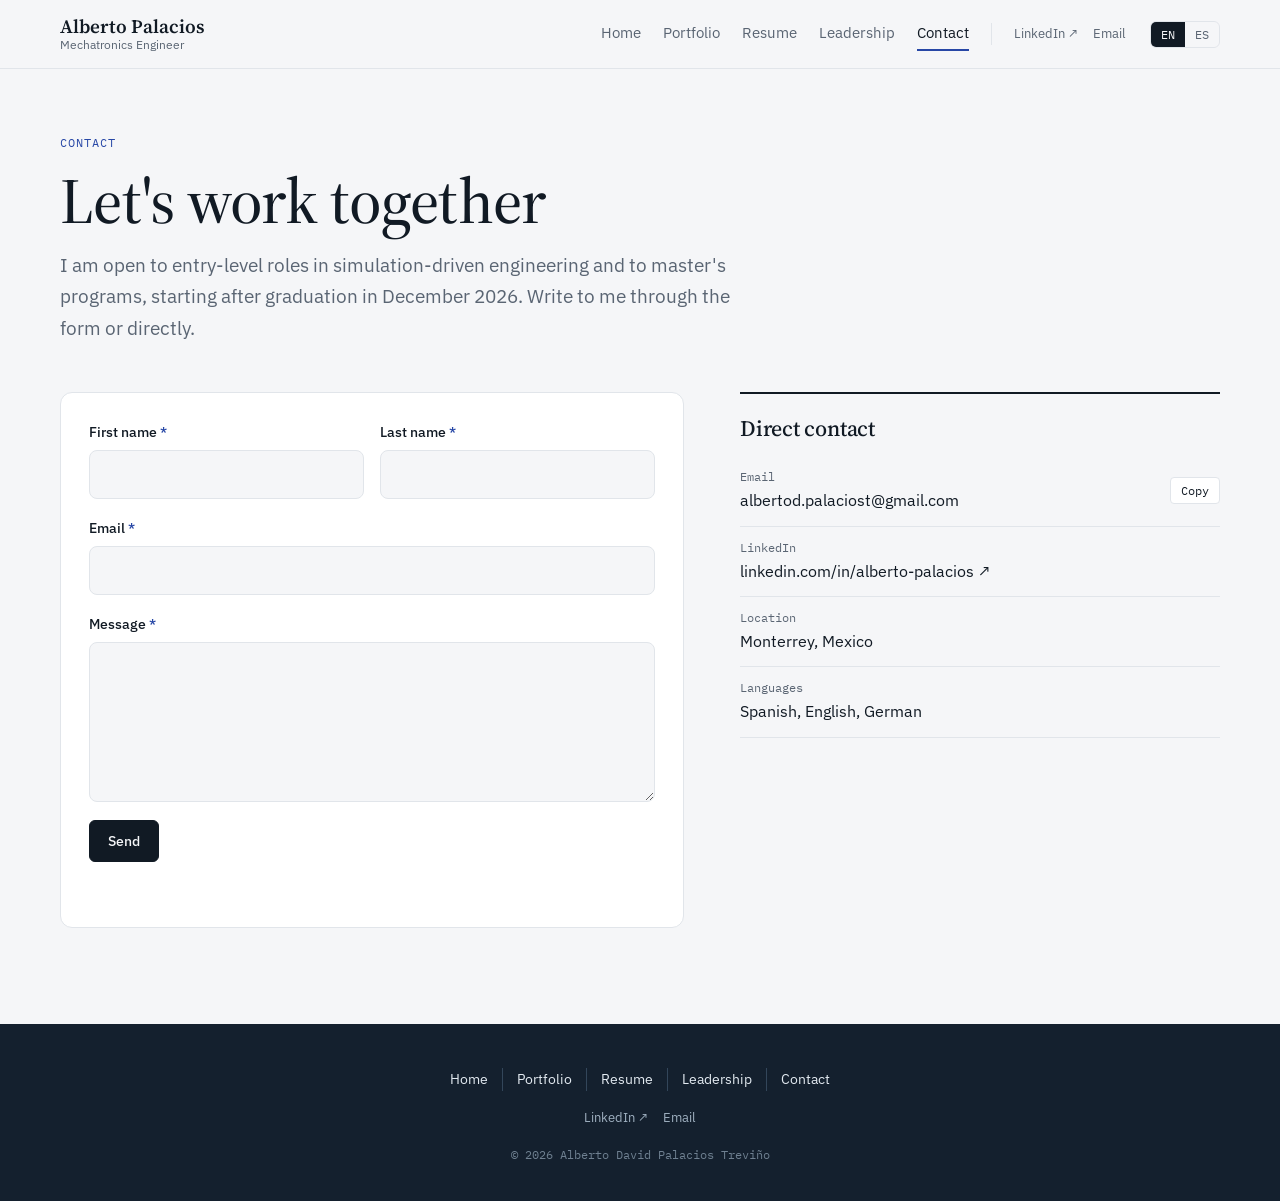
==== contact.html @ 530a6b92 "Add files via upload" ====
<!DOCTYPE html>
<html lang="en">
<head>
<meta charset="utf-8">
<meta name="viewport" content="width=device-width, initial-scale=1">
<title>Contact · Alberto Palacios</title>
<meta name="description" content="Contact Alberto Palacios.">
<meta name="author" content="Alberto David Palacios Treviño">
<meta property="og:type" content="website">
<meta property="og:title" content="Alberto Palacios · Mechatronics Engineer">
<meta property="og:description" content="Simulation, control and automation projects with Mercedes-Benz, Schneider Electric, ABB, John Deere and MIT.">
<meta property="og:image" content="https://USUARIO.github.io/media/og.png">
<meta name="twitter:card" content="summary_large_image">
<link rel="icon" href="favicon.svg" type="image/svg+xml">
<link rel="preconnect" href="https://fonts.googleapis.com">
<link rel="preconnect" href="https://fonts.gstatic.com" crossorigin>
<link href="https://fonts.googleapis.com/css2?family=Source+Serif+4:opsz,wght@8..60,400;8..60,500;8..60,600&family=IBM+Plex+Sans:wght@400;500;600&family=IBM+Plex+Mono:wght@400;500&display=swap" rel="stylesheet">
<link rel="stylesheet" href="styles.css">
</head>
<body class="lang-en">
<header class="top">
  <div class="wrap">
    <a class="brand" href="index.html"><b>Alberto Palacios</b><small><span class="en">Mechatronics Engineer</span><span class="es">Ingeniero en Mecatrónica</span></small></a>
    <div class="menu" id="site-menu">
      <button type="button" class="menu-close" aria-label="Close menu">✕</button>
      <nav aria-label="Main">
          <a href="index.html"><span class="en">Home</span><span class="es">Inicio</span></a>
          <a href="portfolio.html"><span class="en">Portfolio</span><span class="es">Portafolio</span></a>
          <a href="resume.html"><span class="en">Resume</span><span class="es">Currículum</span></a>
          <a href="leadership.html"><span class="en">Leadership</span><span class="es">Liderazgo</span></a>
          <a href="contact.html" aria-current="page"><span class="en">Contact</span><span class="es">Contacto</span></a>
      </nav>
      <div class="social">
        <a href="https://www.linkedin.com/in/alberto-palacios" target="_blank" rel="noopener">LinkedIn ↗</a>
        <a href="contact.html">Email</a>
      </div>
    </div>
    <div class="lang" role="group" aria-label="Language">
      <button type="button" id="btn-en" data-lang="en" aria-pressed="true">EN</button>
      <button type="button" id="btn-es" data-lang="es" aria-pressed="false">ES</button>
    </div>
    <button type="button" class="menu-btn" aria-expanded="false" aria-controls="site-menu"><span class="en">Menu</span><span class="es">Menú</span></button>
  </div>
</header>
<main>
  <section class="page-head">
    <div class="wrap">
      <p class="eyebrow"><span class="en">Contact</span><span class="es">Contacto</span></p>
      <h1><span class="en">Let's work together</span><span class="es">Trabajemos juntos</span></h1>
      <p class="lede"><span class="en">I am open to entry-level roles in simulation-driven engineering and to master's programs, starting after graduation in December 2026. Write to me through the form or directly.</span><span class="es">Estoy disponible para puestos de nivel inicial en ingeniería basada en simulación y para programas de maestría, a partir de mi graduación en diciembre de 2026. Escríbeme con el formulario o directamente.</span></p>
    </div>
  </section>
  <div class="wrap contact-page">
    <form class="cform" id="cform" novalidate>
      <div class="row2">
        <label for="fname"><span><span class="en">First name</span><span class="es">Nombre</span> <span class="req">*</span></span><input id="fname" name="fname" autocomplete="given-name" required></label>
        <label for="lname"><span><span class="en">Last name</span><span class="es">Apellido</span> <span class="req">*</span></span><input id="lname" name="lname" autocomplete="family-name" required></label>
      </div>
      <label for="email"><span>Email <span class="req">*</span></span><input id="email" name="email" type="email" autocomplete="email" required></label>
      <label for="message"><span><span class="en">Message</span><span class="es">Mensaje</span> <span class="req">*</span></span><textarea id="message" name="message" required></textarea></label>
      <button type="submit" class="btn primary"><span class="en">Send</span><span class="es">Enviar</span></button>
      <p class="form-status" id="form-status" aria-live="polite"></p>
    </form>
    <aside class="side-card">
      <h2><span class="en">Direct contact</span><span class="es">Contacto directo</span></h2>
      <div class="ch"><span><small>Email</small>albertod.palaciost@gmail.com</span><button type="button" class="copy2" data-copy="albertod.palaciost@gmail.com"><span class="en">Copy</span><span class="es">Copiar</span></button></div>
      <div class="ch"><a href="https://www.linkedin.com/in/alberto-palacios" target="_blank" rel="noopener"><small>LinkedIn</small>linkedin.com/in/alberto-palacios ↗</a></div>
      <div class="ch"><span><small><span class="en">Location</span><span class="es">Ubicación</span></small><span class="en">Monterrey, Mexico</span><span class="es">Monterrey, México</span></span></div>
      <div class="ch"><span><small><span class="en">Languages</span><span class="es">Idiomas</span></small><span class="en">Spanish, English, German</span><span class="es">Español, inglés, alemán</span></span></div>
    </aside>
  </div>
</main>

<footer class="site-foot">
  <div class="wrap">
    <nav class="foot-links" aria-label="Footer">
      <a href="index.html"><span class="en">Home</span><span class="es">Inicio</span></a>
      <a href="portfolio.html"><span class="en">Portfolio</span><span class="es">Portafolio</span></a>
      <a href="resume.html"><span class="en">Resume</span><span class="es">Currículum</span></a>
      <a href="leadership.html"><span class="en">Leadership</span><span class="es">Liderazgo</span></a>
      <a href="contact.html"><span class="en">Contact</span><span class="es">Contacto</span></a>
    </nav>
    <div class="social">
      <a href="https://www.linkedin.com/in/alberto-palacios" target="_blank" rel="noopener">LinkedIn ↗</a>
        <a href="contact.html">Email</a>
    </div>
    <p>© 2026 Alberto David Palacios Treviño</p>
  </div>
</footer>
<script src="content.js"></script>
<script src="app.js"></script>
</body>
</html>
---- styles.css ----
/* Layout idea: a quiet engineering monograph. Serif headings over a technical sans,
   cool neutral ground, one cobalt accent, photography and figures carry the colour. */
:root {
  --bg: #f5f6f8;
  --surface: #ffffff;
  --ink: #111a24;
  --muted: #5a6573;
  --rule: #e1e5ea;
  --accent: #2747a6;
  --accent-soft: rgba(39, 71, 166, 0.08);
  --cover: #14202e;
  --serif: "Source Serif 4", Georgia, "Times New Roman", serif;
  --sans: "IBM Plex Sans", "Helvetica Neue", Arial, sans-serif;
  --mono: "IBM Plex Mono", "SFMono-Regular", Consolas, monospace;
  color-scheme: light;
}
@media (prefers-color-scheme: dark) {
  :root:not([data-theme="light"]) {
    --bg: #0d1217; --surface: #141b22; --ink: #e5eaef; --muted: #98a3ae; --rule: #242e38;
    --accent: #86a4f0; --accent-soft: rgba(134, 164, 240, 0.12); --cover: #0a1018;
    color-scheme: dark;
  }
}
:root[data-theme="dark"] {
  --bg: #0d1217; --surface: #141b22; --ink: #e5eaef; --muted: #98a3ae; --rule: #242e38;
  --accent: #86a4f0; --accent-soft: rgba(134, 164, 240, 0.12); --cover: #0a1018;
  color-scheme: dark;
}

* { box-sizing: border-box; }
html { scroll-behavior: smooth; }
@media (prefers-reduced-motion: reduce) { html { scroll-behavior: auto; } * { transition: none !important; } }
body {
  margin: 0; background: var(--bg); color: var(--ink);
  font-family: var(--sans); font-size: 16px; line-height: 1.65;
  -webkit-font-smoothing: antialiased;
}
body.lang-en .es, body.lang-es .en { display: none !important; }
a { color: inherit; }
img { max-width: 100%; display: block; }
:focus-visible { outline: 2px solid var(--accent); outline-offset: 3px; border-radius: 2px; }
.wrap { width: min(1160px, 100% - 40px); margin-inline: auto; }
.narrow { max-width: 720px; }

/* ---------- type ---------- */
h1, h2, h3 { font-family: var(--serif); font-weight: 500; letter-spacing: -0.01em; text-wrap: balance; margin: 0; }
.eyebrow {
  font-family: var(--mono); font-size: 12px; letter-spacing: 0.08em; text-transform: uppercase;
  color: var(--accent); margin: 0 0 14px;
}
.lede { font-size: 19px; color: var(--muted); max-width: 36em; margin: 0; }
.meta { font-family: var(--mono); font-size: 12.5px; color: var(--muted); }

/* ---------- hero ---------- */
.hero { padding: 80px 0 64px; border-bottom: 1px solid var(--rule); }
.hero-grid { display: grid; grid-template-columns: 1.4fr 1fr; gap: 64px; align-items: end; }
@media (max-width: 900px) { .hero-grid { grid-template-columns: 1fr; gap: 40px; } }
.hero h1 { font-size: clamp(44px, 6vw, 72px); line-height: 1.02; margin-bottom: 22px; }
.hero h1 span { display: block; color: var(--muted); font-size: 0.5em; line-height: 1.2; margin-top: 12px; font-weight: 400; }
.cta { display: flex; flex-wrap: wrap; gap: 12px; margin-top: 30px; }
.btn {
  font-size: 14px; font-weight: 500; text-decoration: none; padding: 11px 18px; border-radius: 6px;
  border: 1px solid var(--rule); background: var(--surface); display: inline-flex; gap: 8px; align-items: center;
}
.btn:hover { border-color: var(--ink); }
.btn.primary { background: var(--ink); color: var(--bg); border-color: var(--ink); }
.btn.primary:hover { background: var(--accent); border-color: var(--accent); color: #fff; }
.glance { background: var(--surface); border: 1px solid var(--rule); border-radius: 10px; padding: 8px 22px; }
.glance dl { margin: 0; display: grid; }
.glance div { display: grid; grid-template-columns: 130px 1fr; gap: 16px; padding: 12px 0; border-bottom: 1px solid var(--rule); }
.glance div:last-child { border-bottom: 0; }
.glance dt { font-family: var(--mono); font-size: 12px; color: var(--muted); padding-top: 2px; }
.glance dd { margin: 0; font-size: 15px; font-variant-numeric: tabular-nums; }

/* ---------- sections ---------- */
section.block { padding: 84px 0 0; scroll-margin-top: 64px; }
.sec-head { display: flex; align-items: end; gap: 24px; margin-bottom: 32px; flex-wrap: wrap; }
.sec-head h2 { font-size: clamp(30px, 3.6vw, 40px); }
.sec-head p { margin: 0 0 4px auto; color: var(--muted); max-width: 32em; font-size: 15px; }
@media (max-width: 760px) { .sec-head p { margin: 0; } }

/* filters */
.filters { display: flex; flex-wrap: wrap; gap: 8px; margin-bottom: 28px; align-items: center; }
.filters button {
  font-family: var(--sans); font-size: 13.5px; padding: 7px 14px; cursor: pointer;
  border: 1px solid var(--rule); background: var(--surface); color: var(--ink); border-radius: 999px;
}
.filters button:hover { border-color: var(--ink); }
.filters button[aria-pressed="true"] { background: var(--ink); color: var(--bg); border-color: var(--ink); }
.filters .count { margin-left: auto; }

/* project cards */
.grid { display: grid; grid-template-columns: repeat(3, 1fr); gap: 24px; }
@media (max-width: 1000px) { .grid { grid-template-columns: repeat(2, 1fr); } }
@media (max-width: 640px) { .grid { grid-template-columns: 1fr; } }
.pcard {
  display: flex; flex-direction: column; text-decoration: none; background: var(--surface);
  border: 1px solid var(--rule); border-radius: 10px; overflow: hidden;
  transition: transform .18s ease, box-shadow .18s ease, border-color .18s ease;
}
.pcard:hover { transform: translateY(-3px); border-color: color-mix(in srgb, var(--ink) 25%, var(--rule)); box-shadow: 0 18px 36px -24px rgba(10, 20, 35, 0.45); }
.pcard[hidden] { display: none; }
.pcard.wide { grid-column: span 2; }
@media (max-width: 640px) { .pcard.wide { grid-column: auto; } }
.cover { aspect-ratio: 16 / 10; background: var(--cover); position: relative; overflow: hidden; }
.pcard.wide .cover { aspect-ratio: 16 / 7.6; }
.cover img { width: 100%; height: 100%; object-fit: cover; transition: transform .4s ease; }
.pcard:hover .cover img { transform: scale(1.03); }
.cover svg { width: 100%; height: 100%; display: block; }
.badge {
  position: absolute; top: 12px; left: 12px; font-family: var(--mono); font-size: 11px; letter-spacing: .04em;
  background: rgba(255,255,255,0.92); color: #111a24; padding: 3px 8px; border-radius: 4px;
}
.badge.live { background: #f2b34a; }
.pbody { padding: 18px 20px 20px; display: flex; flex-direction: column; gap: 8px; flex: 1; }
.pbody h3 { font-size: 21px; line-height: 1.25; }
.pbody p { margin: 0; color: var(--muted); font-size: 14.5px; line-height: 1.55; }
.pfoot { margin-top: auto; padding-top: 10px; display: flex; justify-content: space-between; gap: 12px; align-items: center; }
.pfoot .more { font-size: 13.5px; color: var(--accent); font-weight: 500; white-space: nowrap; }

/* experience */
.roles { border-top: 1px solid var(--rule); }
.role { display: grid; grid-template-columns: 220px 1fr; gap: 32px; padding: 28px 0; border-bottom: 1px solid var(--rule); }
@media (max-width: 760px) { .role { grid-template-columns: 1fr; gap: 6px; } }
.role .when { font-family: var(--mono); font-size: 13px; color: var(--muted); font-variant-numeric: tabular-nums; }
.role .when b { display: block; color: var(--ink); font-weight: 500; }
.role h3 { font-size: 22px; }
.role .org { color: var(--muted); margin: 2px 0 10px; font-size: 15px; }
.role ul { margin: 0; padding-left: 18px; display: grid; gap: 6px; max-width: 48em; }
.role li::marker { color: var(--accent); }

/* education */
.edu { display: grid; grid-template-columns: repeat(3, 1fr); gap: 24px; }
@media (max-width: 900px) { .edu { grid-template-columns: 1fr; } }
.edu article { background: var(--surface); border: 1px solid var(--rule); border-radius: 10px; padding: 24px; }
.edu h3 { font-size: 21px; }
.edu .meta { display: block; margin: 8px 0 14px; }
.edu p { margin: 0; font-size: 15px; }
.edu .big { font-family: var(--serif); font-size: 44px; line-height: 1; margin: 0 0 12px; font-variant-numeric: tabular-nums; }
.edu .big small { font-size: 18px; color: var(--muted); }

/* skills */
.skills { display: grid; grid-template-columns: repeat(4, 1fr); gap: 32px 28px; }
@media (max-width: 1000px) { .skills { grid-template-columns: 1fr 1fr; } }
@media (max-width: 560px) { .skills { grid-template-columns: 1fr; } }
.skills h3 { font-family: var(--sans); font-size: 14px; font-weight: 600; margin-bottom: 10px; letter-spacing: 0; }
.tags { display: flex; flex-wrap: wrap; gap: 6px; }
.tag { font-size: 12.5px; padding: 3px 9px; border: 1px solid var(--rule); border-radius: 4px; color: var(--muted); background: var(--surface); }
.langs { display: grid; gap: 10px; }
.lvl { display: grid; grid-template-columns: 80px 1fr 50px; gap: 10px; align-items: center; font-size: 14px; }
.bar { display: grid; grid-template-columns: repeat(6, 1fr); gap: 3px; }
.bar i { height: 6px; border-radius: 3px; background: var(--rule); }
.bar i.on { background: var(--accent); }
.lvl .meta { text-align: right; }

/* beyond */
.beyond { display: grid; grid-template-columns: repeat(4, 1fr); gap: 16px; }
@media (max-width: 760px) { .beyond { grid-template-columns: 1fr 1fr; } }
.beyond div { border-top: 2px solid var(--ink); padding-top: 12px; }
.beyond strong { display: block; font-family: var(--serif); font-weight: 500; font-size: 26px; }
.beyond div > span { font-size: 14px; color: var(--muted); }

/* contact */
.contact { margin-top: 96px; background: var(--cover); color: #e9eef3; padding: 72px 0; }
.contact h2 { font-size: clamp(30px, 3.6vw, 42px); color: #fff; }
.contact-grid { display: grid; grid-template-columns: 1.2fr 1fr; gap: 48px; align-items: end; }
@media (max-width: 820px) { .contact-grid { grid-template-columns: 1fr; } }
.contact p { color: #b7c2cd; max-width: 34em; margin: 14px 0 0; }
.channels { display: grid; }
.channels > * { display: flex; justify-content: space-between; align-items: center; gap: 16px; padding: 14px 0; border-bottom: 1px solid #2a3a4b; text-decoration: none; flex-wrap: wrap; }
.channels small { display: block; font-family: var(--mono); font-size: 11.5px; color: #8696a6; }
.channels a:hover .go { color: #fff; }
.copy { font-family: var(--mono); font-size: 12px; background: transparent; color: #e9eef3; border: 1px solid #3a4b5d; border-radius: 4px; padding: 5px 10px; cursor: pointer; }

/* ---------- project detail ---------- */
.detail { padding: 40px 0 0; }
.crumb { display: inline-flex; gap: 8px; align-items: center; font-size: 14px; text-decoration: none; color: var(--muted); margin-bottom: 36px; }
.crumb:hover { color: var(--ink); }
.d-head { display: grid; grid-template-columns: 1.5fr 1fr; gap: 56px; align-items: start; }
@media (max-width: 900px) { .d-head { grid-template-columns: 1fr; gap: 28px; } }
.d-head h1 { font-size: clamp(34px, 4.6vw, 54px); line-height: 1.08; margin-bottom: 18px; }
.facts { background: var(--surface); border: 1px solid var(--rule); border-radius: 10px; padding: 6px 20px; margin: 0; }
.facts div { display: grid; grid-template-columns: 110px 1fr; gap: 14px; padding: 11px 0; border-bottom: 1px solid var(--rule); }
.facts div:last-child { border-bottom: 0; }
.facts dt { font-family: var(--mono); font-size: 12px; color: var(--muted); padding-top: 2px; }
.facts dd { margin: 0; font-size: 14.5px; }
.status-pill { display: inline-block; font-family: var(--mono); font-size: 11.5px; padding: 1px 8px; border-radius: 999px; border: 1px solid currentColor; }
.status-pill.live { color: #b7791f; }
.kpis { display: grid; grid-template-columns: repeat(4, 1fr); gap: 0; margin: 44px 0 0; border-top: 1px solid var(--rule); border-bottom: 1px solid var(--rule); }
@media (max-width: 760px) { .kpis { grid-template-columns: 1fr 1fr; } }
.kpi { padding: 22px 20px 22px 0; }
.kpi + .kpi { padding-left: 20px; border-left: 1px solid var(--rule); }
@media (max-width: 760px) { .kpi:nth-child(3) { border-left: 0; padding-left: 0; } .kpi:nth-child(n+3) { border-top: 1px solid var(--rule); } }
.kpi strong { display: block; font-family: var(--serif); font-weight: 500; font-size: 34px; line-height: 1.1; font-variant-numeric: tabular-nums; }
.kpi > span { font-size: 13.5px; color: var(--muted); }
.d-cover { margin: 44px 0 0; border-radius: 12px; overflow: hidden; background: var(--cover); border: 1px solid var(--rule); }
.d-cover img { width: 100%; max-height: 620px; object-fit: contain; background: var(--cover); }
.d-cover svg { width: 100%; height: auto; display: block; }
.d-cover figcaption, .fig figcaption { font-size: 13px; color: var(--muted); padding: 10px 14px; background: var(--surface); }
.d-body { display: grid; grid-template-columns: 220px 1fr; gap: 56px; margin-top: 64px; }
@media (max-width: 900px) { .d-body { grid-template-columns: 1fr; gap: 0; } .toc { display: none; } }
.toc { position: sticky; top: 96px; align-self: start; display: grid; gap: 8px; font-size: 14px; }
.toc a { text-decoration: none; color: var(--muted); }
.toc a:hover { color: var(--ink); }
.toc .meta { margin-bottom: 6px; }
.prose section { margin-bottom: 48px; scroll-margin-top: 90px; }
.prose h2 { font-size: 28px; margin-bottom: 14px; }
.prose p { margin: 0 0 14px; max-width: 42em; }
.prose ul { margin: 0; padding-left: 20px; display: grid; gap: 10px; max-width: 44em; }
.prose li::marker { color: var(--accent); }
.note { font-size: 14px; color: var(--muted); border-left: 3px solid var(--rule); padding: 4px 0 4px 14px; }
.scope { background: var(--surface); border: 1px solid var(--rule); border-radius: 10px; padding: 14px 14px 8px; margin: 6px 0 14px; max-width: 760px; }
.scope-head { display: flex; justify-content: space-between; gap: 12px; font-family: var(--mono); font-size: 12px; color: var(--muted); margin-bottom: 6px; }
.scope-head b { color: var(--accent); font-weight: 500; }
#trace { width: 100%; height: 260px; display: block; touch-action: none; }
.gallery { display: grid; grid-template-columns: repeat(2, 1fr); gap: 18px; }
@media (max-width: 640px) { .gallery { grid-template-columns: 1fr; } }
.fig { margin: 0; border: 1px solid var(--rule); border-radius: 10px; overflow: hidden; background: var(--surface); }
.fig button { all: unset; display: block; width: 100%; cursor: zoom-in; background: #fff; }
.fig button:focus-visible { outline: 2px solid var(--accent); outline-offset: -2px; }
.fig img { width: 100%; aspect-ratio: 4 / 3; object-fit: contain; background: #fff; }
.videos { display: grid; grid-template-columns: repeat(auto-fill, minmax(240px, 1fr)); gap: 14px; }
.video {
  display: flex; gap: 14px; align-items: center; text-decoration: none; padding: 16px;
  background: var(--surface); border: 1px solid var(--rule); border-radius: 10px;
}
.video:hover { border-color: var(--ink); }
.play { flex: none; width: 40px; height: 40px; border-radius: 50%; background: var(--ink); display: grid; place-items: center; }
.play::after { content: ""; border-left: 12px solid var(--bg); border-top: 7px solid transparent; border-bottom: 7px solid transparent; margin-left: 3px; }
.video b { display: block; font-weight: 500; font-size: 14.5px; }
.video small { color: var(--muted); font-size: 12.5px; }
video.clip { width: 100%; border-radius: 10px; background: #000; }
.pager { display: grid; grid-template-columns: 1fr 1fr; gap: 18px; margin: 32px 0 0; padding-top: 32px; border-top: 1px solid var(--rule); }
.pager a { text-decoration: none; padding: 18px 20px; border: 1px solid var(--rule); border-radius: 10px; background: var(--surface); }
.pager a:hover { border-color: var(--ink); }
.pager a.next { text-align: right; }
.pager small { display: block; font-family: var(--mono); font-size: 12px; color: var(--muted); }
.pager b { font-family: var(--serif); font-weight: 500; font-size: 18px; }

/* lightbox */
.lb { position: fixed; inset: 0; z-index: 50; background: rgba(8, 12, 18, 0.92); display: none; place-items: center; padding: 32px; }
.lb.open { display: grid; }
.lb figure { margin: 0; max-width: min(1400px, 100%); max-height: 100%; display: grid; gap: 12px; justify-items: center; }
.lb img { max-height: calc(100vh - 140px); width: auto; background: #fff; border-radius: 6px; }
.lb figcaption { color: #cdd6df; font-size: 14px; text-align: center; max-width: 60em; }
.lb button { position: absolute; background: rgba(255,255,255,0.1); color: #fff; border: 1px solid rgba(255,255,255,0.25); border-radius: 6px; width: 44px; height: 44px; font-size: 20px; cursor: pointer; }
.lb .x { top: 18px; right: 18px; }
.lb .prev { left: 18px; top: 50%; }
.lb .nxt { right: 18px; top: 50%; }

/* video embeds (GitHub Pages version) */
.embeds { display: grid; grid-template-columns: repeat(2, 1fr); gap: 18px; }
@media (max-width: 760px) { .embeds { grid-template-columns: 1fr; } }
.yt { position: relative; aspect-ratio: 16 / 9; background: #000; }
.yt iframe { position: absolute; inset: 0; width: 100%; height: 100%; border: 0; }

/* ---------- header (multi-page) ---------- */
header.top {
  position: sticky; top: 0; z-index: 30;
  background: color-mix(in srgb, var(--bg) 92%, transparent);
  backdrop-filter: saturate(140%) blur(10px);
  border-bottom: 1px solid var(--rule);
}
.top .wrap { display: flex; align-items: center; gap: 24px; height: 68px; }
.brand { text-decoration: none; display: flex; flex-direction: column; line-height: 1.15; margin-right: auto; }
.brand b { font-family: var(--serif); font-weight: 600; font-size: 19px; }
.brand small { font-size: 12px; color: var(--muted); }
.menu { display: flex; align-items: center; gap: 22px; }
.menu nav { display: flex; gap: 22px; }
.menu nav a { font-size: 14.5px; text-decoration: none; color: var(--muted); padding: 4px 0; border-bottom: 2px solid transparent; }
.menu nav a:hover { color: var(--ink); }
.menu nav a[aria-current="page"] { color: var(--ink); border-bottom-color: var(--accent); }
.social { display: flex; gap: 14px; align-items: center; padding-left: 22px; border-left: 1px solid var(--rule); }
.social a { font-size: 13px; color: var(--muted); text-decoration: none; }
.social a:hover { color: var(--ink); }
.lang { display: flex; border: 1px solid var(--rule); border-radius: 6px; overflow: hidden; }
.lang button { font-family: var(--mono); font-size: 12px; padding: 5px 10px; border: 0; cursor: pointer; background: transparent; color: var(--muted); }
.lang button[aria-pressed="true"] { background: var(--ink); color: var(--bg); }
.menu-btn, .menu-close { display: none; font-family: var(--sans); font-size: 14px; background: var(--surface); color: var(--ink); border: 1px solid var(--rule); border-radius: 6px; padding: 7px 12px; cursor: pointer; }
@media (max-width: 920px) {
  .menu-btn { display: inline-block; }
  .menu { display: none; position: fixed; inset: 0; z-index: 40; background: var(--bg); flex-direction: column; align-items: flex-start; gap: 28px; padding: 24px 28px; }
  .menu.open { display: flex; }
  .menu-close { display: inline-block; align-self: flex-end; }
  .menu nav { flex-direction: column; gap: 18px; }
  .menu nav a { font-family: var(--serif); font-size: 28px; color: var(--ink); }
  .social { border-left: 0; padding-left: 0; }
}

/* ---------- page heads ---------- */
.page-head { padding: 64px 0 8px; }
.page-head h1 { font-size: clamp(40px, 5.4vw, 64px); line-height: 1.05; margin-bottom: 16px; }

/* ---------- home ---------- */
.hero2 { padding: 72px 0 72px; border-bottom: 1px solid var(--rule); }
.hero2-grid { display: grid; grid-template-columns: 1.35fr 1fr; gap: 64px; align-items: center; }
@media (max-width: 900px) { .hero2-grid { grid-template-columns: 1fr; gap: 40px; } }
.hero2 h1 { font-size: clamp(48px, 7vw, 86px); line-height: 1; margin-bottom: 22px; }
.hero2 .facts-inline { display: flex; flex-wrap: wrap; gap: 8px 22px; margin-top: 34px; padding-top: 22px; border-top: 1px solid var(--rule); }
.facts-inline div { display: grid; }
.facts-inline b { font-family: var(--serif); font-weight: 500; font-size: 22px; font-variant-numeric: tabular-nums; }
.facts-inline div > span { font-size: 13px; color: var(--muted); }
.portrait { margin: 0; justify-self: center; width: min(420px, 100%); }
.portrait img { width: 100%; aspect-ratio: 4 / 5; object-fit: cover; border-radius: 14px; border: 1px solid var(--rule); }
.portrait figcaption { font-size: 13px; color: var(--muted); margin-top: 10px; text-align: center; }
.about { display: grid; grid-template-columns: 1fr 1.25fr; gap: 64px; align-items: start; }
@media (max-width: 900px) { .about { grid-template-columns: 1fr; gap: 28px; } }
.about h2 { font-size: clamp(32px, 3.8vw, 44px); line-height: 1.12; margin-bottom: 28px; }
.about img { width: 100%; aspect-ratio: 16 / 10; object-fit: cover; border-radius: 12px; border: 1px solid var(--rule); }
.about .text p { margin: 0 0 18px; font-size: 17px; }
.about .text p:first-child::first-letter { font-family: var(--serif); float: left; font-size: 58px; line-height: .9; padding: 6px 10px 0 0; color: var(--accent); }
.whatido { display: grid; grid-template-columns: repeat(3, 1fr); border-top: 1px solid var(--rule); }
@media (max-width: 900px) { .whatido { grid-template-columns: 1fr 1fr; } }
@media (max-width: 560px) { .whatido { grid-template-columns: 1fr; } }
.whatido article { padding: 28px 28px 28px 0; border-bottom: 1px solid var(--rule); display: flex; flex-direction: column; gap: 10px; }
.whatido article:not(:nth-child(3n+1)) { padding-left: 28px; border-left: 1px solid var(--rule); }
@media (max-width: 900px) { .whatido article { padding-left: 0 !important; border-left: 0 !important; padding-right: 20px; } .whatido article:nth-child(even) { padding-left: 20px !important; border-left: 1px solid var(--rule) !important; } }
@media (max-width: 560px) { .whatido article:nth-child(even) { padding-left: 0 !important; border-left: 0 !important; } }
.whatido .num { font-family: var(--mono); font-size: 12px; color: var(--accent); }
.whatido h3 { font-size: 23px; }
.whatido p { margin: 0; color: var(--muted); font-size: 15px; }
.whatido a { margin-top: auto; padding-top: 6px; font-size: 14px; color: var(--accent); text-decoration: none; font-weight: 500; }
.whatido a:hover { text-decoration: underline; }
.more-link { display: inline-block; margin-top: 24px; font-size: 15px; color: var(--accent); font-weight: 500; text-decoration: none; }

/* ---------- resume ---------- */
.resume { display: grid; grid-template-columns: 220px 1fr; gap: 56px; margin-top: 40px; }
@media (max-width: 900px) { .resume { grid-template-columns: 1fr; gap: 0; } .resume .toc { display: none; } }
.r-sec { margin-bottom: 56px; scroll-margin-top: 90px; }
.r-sec > h2 { font-size: 30px; margin-bottom: 18px; padding-bottom: 12px; border-bottom: 2px solid var(--ink); }
.entry { display: grid; grid-template-columns: 1fr auto; gap: 4px 24px; padding: 18px 0; border-bottom: 1px solid var(--rule); }
.entry h3 { font-size: 20px; }
.entry .when { font-family: var(--mono); font-size: 12.5px; color: var(--muted); text-align: right; white-space: nowrap; }
.entry .org { grid-column: 1 / -1; color: var(--muted); font-size: 15px; margin: 0; }
.entry ul, .entry p.desc { grid-column: 1 / -1; margin: 8px 0 0; }
.entry ul { padding-left: 18px; display: grid; gap: 6px; }
.entry li::marker { color: var(--accent); }
@media (max-width: 560px) { .entry { grid-template-columns: 1fr; } .entry .when { text-align: left; } }
.plain { margin: 0; padding-left: 18px; display: grid; gap: 10px; }
.plain li::marker { color: var(--accent); }

/* ---------- leadership ---------- */
.banner { margin: 40px 0 0; }
.banner img { width: 100%; aspect-ratio: 21 / 9; object-fit: cover; border-radius: 14px; border: 1px solid var(--rule); }
.led { width: 100%; border-collapse: collapse; font-size: 15px; }
.led th, .led td { text-align: left; padding: 12px 12px 12px 0; border-bottom: 1px solid var(--rule); vertical-align: top; }
.led th { font-family: var(--mono); font-weight: 400; font-size: 12px; color: var(--muted); }
.led td a { color: var(--ink); text-decoration-color: var(--rule); text-underline-offset: 3px; }
.led td a:hover { text-decoration-color: var(--accent); }
.led td.num { font-variant-numeric: tabular-nums; white-space: nowrap; }
.tbl-wrap { overflow-x: auto; }

/* ---------- contact ---------- */
.contact-page { display: grid; grid-template-columns: 1.3fr 1fr; gap: 56px; margin-top: 40px; align-items: start; }
@media (max-width: 900px) { .contact-page { grid-template-columns: 1fr; } }
form.cform { background: var(--surface); border: 1px solid var(--rule); border-radius: 12px; padding: 28px; display: grid; gap: 18px; }
.row2 { display: grid; grid-template-columns: 1fr 1fr; gap: 16px; }
@media (max-width: 560px) { .row2 { grid-template-columns: 1fr; } }
.cform label { display: grid; gap: 6px; font-size: 14px; font-weight: 500; }
.cform input, .cform textarea { font: inherit; font-size: 15px; color: var(--ink); background: var(--bg); border: 1px solid var(--rule); border-radius: 8px; padding: 11px 12px; }
.cform input:focus, .cform textarea:focus { outline: 2px solid var(--accent); outline-offset: 0; border-color: transparent; }
.cform textarea { min-height: 160px; resize: vertical; }
.cform .req { color: var(--accent); }
.cform .btn { justify-self: start; cursor: pointer; font-family: var(--sans); }
.form-status { font-size: 14px; color: var(--muted); margin: 0; min-height: 1.4em; }
.side-card { border-top: 2px solid var(--ink); padding-top: 16px; }
.side-card h2 { font-size: 22px; margin-bottom: 10px; }
.side-card .ch { display: flex; justify-content: space-between; align-items: center; gap: 12px; padding: 12px 0; border-bottom: 1px solid var(--rule); flex-wrap: wrap; }
.side-card small { display: block; font-family: var(--mono); font-size: 11.5px; color: var(--muted); }
.side-card a { text-decoration: none; }
.copy2 { font-family: var(--mono); font-size: 12px; background: var(--surface); color: var(--ink); border: 1px solid var(--rule); border-radius: 4px; padding: 5px 10px; cursor: pointer; }

/* ---------- CTA band + footer ---------- */
.cta-band { margin-top: 96px; background: var(--surface); border-top: 1px solid var(--rule); border-bottom: 1px solid var(--rule); padding: 56px 0; }
.cta-band .wrap { display: flex; align-items: center; justify-content: space-between; gap: 24px; flex-wrap: wrap; }
.cta-band h2 { font-size: clamp(28px, 3.4vw, 38px); }
.cta-band p { margin: 6px 0 0; color: var(--muted); }
footer.site-foot { background: var(--cover); color: #9fb0c0; padding: 44px 0 36px; margin-top: 0; }
.site-foot .wrap { display: grid; gap: 16px; justify-items: center; text-align: center; }
.foot-links { display: flex; flex-wrap: wrap; justify-content: center; gap: 0; font-size: 14px; }
.foot-links a { color: #e2e9f0; text-decoration: none; padding: 0 14px; border-left: 1px solid #33465a; }
.foot-links a:first-child { border-left: 0; }
.foot-links a:hover { color: #fff; text-decoration: underline; }
.site-foot .social { border: 0; padding: 0; }
.site-foot .social a { color: #9fb0c0; }
.site-foot .social a:hover { color: #fff; }
.site-foot p { margin: 0; font-family: var(--mono); font-size: 12px; color: #6f8091; }
.no-cta .cta-band { display: none; }
.portrait img, .about img, .banner img { height: auto; }
[hidden] { display: none !important; }
.contact-page { padding-bottom: 96px; }
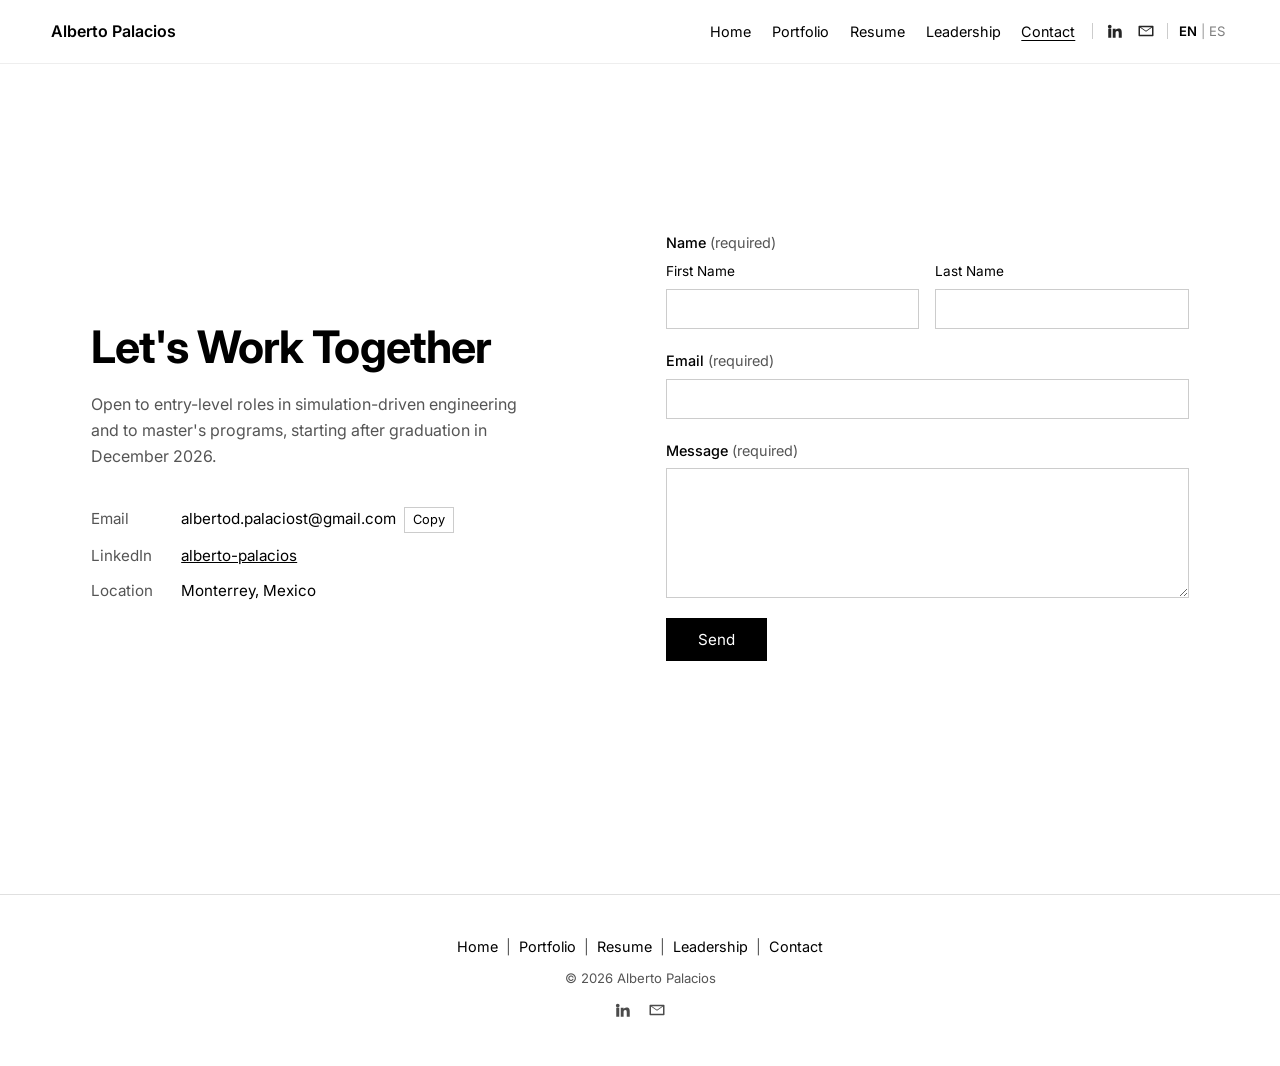
==== commit 74e54687: "Add files via upload" ====
--- a/contact.html
+++ b/contact.html
@@ -12,79 +12,59 @@
 <meta property="og:image" content="https://USUARIO.github.io/media/og.png">
 <meta name="twitter:card" content="summary_large_image">
 <link rel="icon" href="favicon.svg" type="image/svg+xml">
-<link rel="preconnect" href="https://fonts.googleapis.com">
-<link rel="preconnect" href="https://fonts.gstatic.com" crossorigin>
-<link href="https://fonts.googleapis.com/css2?family=Source+Serif+4:opsz,wght@8..60,400;8..60,500;8..60,600&family=IBM+Plex+Sans:wght@400;500;600&family=IBM+Plex+Mono:wght@400;500&display=swap" rel="stylesheet">
 <link rel="stylesheet" href="styles.css">
 </head>
 <body class="lang-en">
-<header class="top">
-  <div class="wrap">
-    <a class="brand" href="index.html"><b>Alberto Palacios</b><small><span class="en">Mechatronics Engineer</span><span class="es">Ingeniero en Mecatrónica</span></small></a>
-    <div class="menu" id="site-menu">
-      <button type="button" class="menu-close" aria-label="Close menu">✕</button>
-      <nav aria-label="Main">
-          <a href="index.html"><span class="en">Home</span><span class="es">Inicio</span></a>
-          <a href="portfolio.html"><span class="en">Portfolio</span><span class="es">Portafolio</span></a>
-          <a href="resume.html"><span class="en">Resume</span><span class="es">Currículum</span></a>
-          <a href="leadership.html"><span class="en">Leadership</span><span class="es">Liderazgo</span></a>
-          <a href="contact.html" aria-current="page"><span class="en">Contact</span><span class="es">Contacto</span></a>
-      </nav>
-      <div class="social">
-        <a href="https://www.linkedin.com/in/alberto-palacios" target="_blank" rel="noopener">LinkedIn ↗</a>
-        <a href="contact.html">Email</a>
+<nav class="site-nav" aria-label="Main">
+  <a class="nav-brand" href="index.html">Alberto Palacios</a>
+  <div class="nav-right">
+    <div class="nav-menu" id="site-menu">
+      <button type="button" class="nav-close menu-close" aria-label="Close menu">✕</button>
+      <div class="nav-links"><a href="index.html"><span class="en">Home</span><span class="es">Inicio</span></a><a href="portfolio.html"><span class="en">Portfolio</span><span class="es">Portafolio</span></a><a href="resume.html"><span class="en">Resume</span><span class="es">Currículum</span></a><a href="leadership.html"><span class="en">Leadership</span><span class="es">Liderazgo</span></a><a href="contact.html" aria-current="page"><span class="en">Contact</span><span class="es">Contacto</span></a></div>
+      <span class="nav-divider"></span>
+      <a class="nav-icon" href="https://www.linkedin.com/in/alberto-palacios" target="_blank" rel="noopener" aria-label="LinkedIn"><svg viewBox="0 0 24 24" aria-hidden="true"><path d="M4.98 3.5a2.5 2.5 0 1 1 0 5 2.5 2.5 0 0 1 0-5zM3 9h4v12H3zM9 9h3.8v1.7h.05c.53-1 1.83-2.05 3.77-2.05C20.6 8.65 21 11.2 21 14.4V21h-4v-5.8c0-1.4-.03-3.2-1.95-3.2-1.95 0-2.25 1.5-2.25 3.1V21H9z"/></svg></a>
+      <a class="nav-icon" href="contact.html" aria-label="Email"><svg viewBox="0 0 24 24" aria-hidden="true"><path d="M3 5h18a1 1 0 0 1 1 1v12a1 1 0 0 1-1 1H3a1 1 0 0 1-1-1V6a1 1 0 0 1 1-1zm1 2.3V17h16V7.3l-8 5.6zM5.2 7 12 11.7 18.8 7z"/></svg></a>
+      <span class="nav-divider"></span>
+      <div class="lang" role="group" aria-label="Language"><button type="button" id="btn-en" data-lang="en" aria-pressed="true">EN</button><span>|</span><button type="button" id="btn-es" data-lang="es" aria-pressed="false">ES</button></div>
+    </div>
+    <button type="button" class="hamburger menu-btn" aria-expanded="false" aria-controls="site-menu" aria-label="Open menu"><span></span><span></span><span></span></button>
+  </div>
+</nav>
+<main>
+  <section class="contact-layout">
+    <div class="contact-heading-col">
+      <div>
+        <h1 class="contact-cta"><span class="en">Let's Work Together</span><span class="es">Trabajemos juntos</span></h1>
+        <p><span class="en">Open to entry-level roles in simulation-driven engineering and to master's programs, starting after graduation in December 2026.</span><span class="es">Disponible para puestos de nivel inicial en ingeniería basada en simulación y para programas de maestría, a partir de mi graduación en diciembre de 2026.</span></p>
+        <ul class="direct">
+          <li><span class="k">Email</span>albertod.palaciost@gmail.com<button type="button" class="copy-inline" data-copy="albertod.palaciost@gmail.com"><span class="en">Copy</span><span class="es">Copiar</span></button></li>
+          <li><span class="k">LinkedIn</span><a href="https://www.linkedin.com/in/alberto-palacios" target="_blank" rel="noopener"><u>alberto-palacios</u></a></li>
+          <li><span class="k"><span class="en">Location</span><span class="es">Ubicación</span></span><span class="en">Monterrey, Mexico</span><span class="es">Monterrey, México</span></li>
+        </ul>
       </div>
     </div>
-    <div class="lang" role="group" aria-label="Language">
-      <button type="button" id="btn-en" data-lang="en" aria-pressed="true">EN</button>
-      <button type="button" id="btn-es" data-lang="es" aria-pressed="false">ES</button>
-    </div>
-    <button type="button" class="menu-btn" aria-expanded="false" aria-controls="site-menu"><span class="en">Menu</span><span class="es">Menú</span></button>
-  </div>
-</header>
-<main>
-  <section class="page-head">
-    <div class="wrap">
-      <p class="eyebrow"><span class="en">Contact</span><span class="es">Contacto</span></p>
-      <h1><span class="en">Let's work together</span><span class="es">Trabajemos juntos</span></h1>
-      <p class="lede"><span class="en">I am open to entry-level roles in simulation-driven engineering and to master's programs, starting after graduation in December 2026. Write to me through the form or directly.</span><span class="es">Estoy disponible para puestos de nivel inicial en ingeniería basada en simulación y para programas de maestría, a partir de mi graduación en diciembre de 2026. Escríbeme con el formulario o directamente.</span></p>
-    </div>
-  </section>
-  <div class="wrap contact-page">
-    <form class="cform" id="cform" novalidate>
-      <div class="row2">
-        <label for="fname"><span><span class="en">First name</span><span class="es">Nombre</span> <span class="req">*</span></span><input id="fname" name="fname" autocomplete="given-name" required></label>
-        <label for="lname"><span><span class="en">Last name</span><span class="es">Apellido</span> <span class="req">*</span></span><input id="lname" name="lname" autocomplete="family-name" required></label>
+    <form class="contact-form" id="cform" novalidate>
+      <div class="form-field">
+        <label><span class="en">Name</span><span class="es">Nombre</span> <span class="req">(<span class="en">required</span><span class="es">obligatorio</span>)</span></label>
+        <div class="form-row">
+          <div class="form-field"><label for="fname" style="font-weight:400;font-size:.85rem"><span class="en">First Name</span><span class="es">Nombre</span></label><input id="fname" name="fname" autocomplete="given-name" required></div>
+          <div class="form-field"><label for="lname" style="font-weight:400;font-size:.85rem"><span class="en">Last Name</span><span class="es">Apellido</span></label><input id="lname" name="lname" autocomplete="family-name" required></div>
+        </div>
       </div>
-      <label for="email"><span>Email <span class="req">*</span></span><input id="email" name="email" type="email" autocomplete="email" required></label>
-      <label for="message"><span><span class="en">Message</span><span class="es">Mensaje</span> <span class="req">*</span></span><textarea id="message" name="message" required></textarea></label>
-      <button type="submit" class="btn primary"><span class="en">Send</span><span class="es">Enviar</span></button>
+      <div class="form-field"><label for="email">Email <span class="req">(<span class="en">required</span><span class="es">obligatorio</span>)</span></label><input id="email" name="email" type="email" autocomplete="email" required></div>
+      <div class="form-field"><label for="message"><span class="en">Message</span><span class="es">Mensaje</span> <span class="req">(<span class="en">required</span><span class="es">obligatorio</span>)</span></label><textarea id="message" name="message" required></textarea></div>
+      <button type="submit" class="form-submit"><span class="en">Send</span><span class="es">Enviar</span></button>
       <p class="form-status" id="form-status" aria-live="polite"></p>
     </form>
-    <aside class="side-card">
-      <h2><span class="en">Direct contact</span><span class="es">Contacto directo</span></h2>
-      <div class="ch"><span><small>Email</small>albertod.palaciost@gmail.com</span><button type="button" class="copy2" data-copy="albertod.palaciost@gmail.com"><span class="en">Copy</span><span class="es">Copiar</span></button></div>
-      <div class="ch"><a href="https://www.linkedin.com/in/alberto-palacios" target="_blank" rel="noopener"><small>LinkedIn</small>linkedin.com/in/alberto-palacios ↗</a></div>
-      <div class="ch"><span><small><span class="en">Location</span><span class="es">Ubicación</span></small><span class="en">Monterrey, Mexico</span><span class="es">Monterrey, México</span></span></div>
-      <div class="ch"><span><small><span class="en">Languages</span><span class="es">Idiomas</span></small><span class="en">Spanish, English, German</span><span class="es">Español, inglés, alemán</span></span></div>
-    </aside>
-  </div>
+  </section>
 </main>
 
 <footer class="site-foot">
-  <div class="wrap">
-    <nav class="foot-links" aria-label="Footer">
-      <a href="index.html"><span class="en">Home</span><span class="es">Inicio</span></a>
-      <a href="portfolio.html"><span class="en">Portfolio</span><span class="es">Portafolio</span></a>
-      <a href="resume.html"><span class="en">Resume</span><span class="es">Currículum</span></a>
-      <a href="leadership.html"><span class="en">Leadership</span><span class="es">Liderazgo</span></a>
-      <a href="contact.html"><span class="en">Contact</span><span class="es">Contacto</span></a>
-    </nav>
-    <div class="social">
-      <a href="https://www.linkedin.com/in/alberto-palacios" target="_blank" rel="noopener">LinkedIn ↗</a>
-        <a href="contact.html">Email</a>
-    </div>
-    <p>© 2026 Alberto David Palacios Treviño</p>
+  <div class="foot-nav"><a href="index.html"><span class="en">Home</span><span class="es">Inicio</span></a> <span class="sep">|</span> <a href="portfolio.html"><span class="en">Portfolio</span><span class="es">Portafolio</span></a> <span class="sep">|</span> <a href="resume.html"><span class="en">Resume</span><span class="es">Currículum</span></a> <span class="sep">|</span> <a href="leadership.html"><span class="en">Leadership</span><span class="es">Liderazgo</span></a> <span class="sep">|</span> <a href="contact.html"><span class="en">Contact</span><span class="es">Contacto</span></a></div>
+  <span class="foot-copy">© 2026 Alberto Palacios</span>
+  <div class="foot-icons">
+    <a href="https://www.linkedin.com/in/alberto-palacios" target="_blank" rel="noopener" aria-label="LinkedIn"><svg viewBox="0 0 24 24" aria-hidden="true"><path d="M4.98 3.5a2.5 2.5 0 1 1 0 5 2.5 2.5 0 0 1 0-5zM3 9h4v12H3zM9 9h3.8v1.7h.05c.53-1 1.83-2.05 3.77-2.05C20.6 8.65 21 11.2 21 14.4V21h-4v-5.8c0-1.4-.03-3.2-1.95-3.2-1.95 0-2.25 1.5-2.25 3.1V21H9z"/></svg></a>
+    <a href="contact.html" aria-label="Email"><svg viewBox="0 0 24 24" aria-hidden="true"><path d="M3 5h18a1 1 0 0 1 1 1v12a1 1 0 0 1-1 1H3a1 1 0 0 1-1-1V6a1 1 0 0 1 1-1zm1 2.3V17h16V7.3l-8 5.6zM5.2 7 12 11.7 18.8 7z"/></svg></a>
   </div>
 </footer>
 <script src="content.js"></script>
--- a/styles.css
+++ b/styles.css
@@ -1,391 +1,282 @@
-/* Layout idea: a quiet engineering monograph. Serif headings over a technical sans,
-   cool neutral ground, one cobalt accent, photography and figures carry the colour. */
+@import url('https://fonts.googleapis.com/css2?family=Inter:ital,wght@0,400;0,500;0,600;0,700;1,400&display=swap');
+
 :root {
-  --bg: #f5f6f8;
-  --surface: #ffffff;
-  --ink: #111a24;
-  --muted: #5a6573;
-  --rule: #e1e5ea;
-  --accent: #2747a6;
-  --accent-soft: rgba(39, 71, 166, 0.08);
-  --cover: #14202e;
-  --serif: "Source Serif 4", Georgia, "Times New Roman", serif;
-  --sans: "IBM Plex Sans", "Helvetica Neue", Arial, sans-serif;
-  --mono: "IBM Plex Mono", "SFMono-Regular", Consolas, monospace;
-  color-scheme: light;
-}
-@media (prefers-color-scheme: dark) {
-  :root:not([data-theme="light"]) {
-    --bg: #0d1217; --surface: #141b22; --ink: #e5eaef; --muted: #98a3ae; --rule: #242e38;
-    --accent: #86a4f0; --accent-soft: rgba(134, 164, 240, 0.12); --cover: #0a1018;
-    color-scheme: dark;
+  --black: #000;
+  --white: #fff;
+  --gray: #555;
+  --line: #e0e0e0;
+  --font: 'Inter', system-ui, -apple-system, 'Segoe UI', sans-serif;
+  --pad: 4vw;
+  --max: 1200px;
+  --content: 860px;
+  --nav-h: 64px;
+}
+
+* { box-sizing: border-box; margin: 0; padding: 0; }
+html { scroll-behavior: smooth; }
+body { font-family: var(--font); font-size: 16px; line-height: 1.6; color: var(--black); background: var(--white); -webkit-font-smoothing: antialiased; }
+a { color: inherit; text-decoration: none; }
+a:hover { text-decoration: underline; text-underline-offset: 3px; }
+img { max-width: 100%; display: block; height: auto; }
+h1, h2, h3 { font-weight: 700; letter-spacing: -0.02em; line-height: 1.1; text-wrap: balance; }
+:focus-visible { outline: 2px solid var(--black); outline-offset: 3px; }
+[hidden] { display: none !important; }
+body.lang-en .es, body.lang-es .en { display: none !important; }
+@media (prefers-reduced-motion: reduce) { html { scroll-behavior: auto; } *, *::before, *::after { animation: none !important; transition: none !important; } }
+
+/* ---------- navigation ---------- */
+nav.site-nav {
+  position: sticky; top: 0; z-index: 200; height: var(--nav-h);
+  display: flex; align-items: center; justify-content: space-between; gap: 1rem;
+  padding: 0 var(--pad); background: var(--white); border-bottom: 1px solid #eee;
+  transition: background .25s, border-color .25s, color .25s;
+}
+.nav-brand { font-size: 1rem; font-weight: 600; white-space: nowrap; }
+.nav-brand:hover { text-decoration: none; }
+.nav-right { display: flex; align-items: center; gap: .25rem; }
+.nav-menu { display: flex; align-items: center; }
+.nav-links { display: flex; align-items: center; list-style: none; }
+.nav-links a { font-size: .9rem; padding: .3rem .65rem; transition: opacity .15s; }
+.nav-links a:hover { text-decoration: none; opacity: .6; }
+.nav-links a[aria-current="page"] { text-decoration: underline; text-underline-offset: 3px; }
+.nav-divider { width: 1px; height: 16px; background: #ccc; margin: 0 .4rem; }
+.nav-icon { display: inline-flex; padding: .3rem .4rem; opacity: .85; }
+.nav-icon:hover { opacity: 1; }
+.nav-icon svg, .foot-icons svg { width: 18px; height: 18px; fill: currentColor; }
+.lang { display: flex; align-items: center; font-size: .82rem; }
+.lang button { font: inherit; background: none; border: 0; color: inherit; cursor: pointer; padding: .3rem .25rem; opacity: .5; }
+.lang button[aria-pressed="true"] { opacity: 1; font-weight: 600; }
+.lang span { opacity: .4; }
+.hamburger { display: none; flex-direction: column; gap: 5px; background: none; border: 0; padding: 4px; color: inherit; cursor: pointer; }
+.hamburger span { display: block; width: 22px; height: 2px; background: currentColor; border-radius: 1px; }
+.nav-close { display: none; position: absolute; top: 1.2rem; right: 1.5rem; font-size: 1.5rem; line-height: 1; background: none; border: 0; padding: .5rem; cursor: pointer; color: var(--black); }
+
+nav.site-nav.nav-overlay { background: transparent; border-color: transparent; color: var(--white); }
+nav.site-nav.nav-overlay .hamburger span { box-shadow: 0 0 4px rgba(0, 0, 0, .7); }
+nav.site-nav.nav-overlay .nav-divider { background: rgba(255, 255, 255, .5); }
+
+@media (max-width: 860px) {
+  .hamburger { display: flex; }
+  .nav-menu { display: none; }
+  .nav-menu.open {
+    display: flex; position: fixed; inset: 0; z-index: 300; background: var(--white); color: var(--black);
+    flex-direction: column; align-items: center; justify-content: center; gap: 1.5rem;
   }
-}
-:root[data-theme="dark"] {
-  --bg: #0d1217; --surface: #141b22; --ink: #e5eaef; --muted: #98a3ae; --rule: #242e38;
-  --accent: #86a4f0; --accent-soft: rgba(134, 164, 240, 0.12); --cover: #0a1018;
-  color-scheme: dark;
-}
-
-* { box-sizing: border-box; }
-html { scroll-behavior: smooth; }
-@media (prefers-reduced-motion: reduce) { html { scroll-behavior: auto; } * { transition: none !important; } }
-body {
-  margin: 0; background: var(--bg); color: var(--ink);
-  font-family: var(--sans); font-size: 16px; line-height: 1.65;
-  -webkit-font-smoothing: antialiased;
-}
-body.lang-en .es, body.lang-es .en { display: none !important; }
-a { color: inherit; }
-img { max-width: 100%; display: block; }
-:focus-visible { outline: 2px solid var(--accent); outline-offset: 3px; border-radius: 2px; }
-.wrap { width: min(1160px, 100% - 40px); margin-inline: auto; }
-.narrow { max-width: 720px; }
-
-/* ---------- type ---------- */
-h1, h2, h3 { font-family: var(--serif); font-weight: 500; letter-spacing: -0.01em; text-wrap: balance; margin: 0; }
-.eyebrow {
-  font-family: var(--mono); font-size: 12px; letter-spacing: 0.08em; text-transform: uppercase;
-  color: var(--accent); margin: 0 0 14px;
-}
-.lede { font-size: 19px; color: var(--muted); max-width: 36em; margin: 0; }
-.meta { font-family: var(--mono); font-size: 12.5px; color: var(--muted); }
-
-/* ---------- hero ---------- */
-.hero { padding: 80px 0 64px; border-bottom: 1px solid var(--rule); }
-.hero-grid { display: grid; grid-template-columns: 1.4fr 1fr; gap: 64px; align-items: end; }
-@media (max-width: 900px) { .hero-grid { grid-template-columns: 1fr; gap: 40px; } }
-.hero h1 { font-size: clamp(44px, 6vw, 72px); line-height: 1.02; margin-bottom: 22px; }
-.hero h1 span { display: block; color: var(--muted); font-size: 0.5em; line-height: 1.2; margin-top: 12px; font-weight: 400; }
-.cta { display: flex; flex-wrap: wrap; gap: 12px; margin-top: 30px; }
-.btn {
-  font-size: 14px; font-weight: 500; text-decoration: none; padding: 11px 18px; border-radius: 6px;
-  border: 1px solid var(--rule); background: var(--surface); display: inline-flex; gap: 8px; align-items: center;
-}
-.btn:hover { border-color: var(--ink); }
-.btn.primary { background: var(--ink); color: var(--bg); border-color: var(--ink); }
-.btn.primary:hover { background: var(--accent); border-color: var(--accent); color: #fff; }
-.glance { background: var(--surface); border: 1px solid var(--rule); border-radius: 10px; padding: 8px 22px; }
-.glance dl { margin: 0; display: grid; }
-.glance div { display: grid; grid-template-columns: 130px 1fr; gap: 16px; padding: 12px 0; border-bottom: 1px solid var(--rule); }
-.glance div:last-child { border-bottom: 0; }
-.glance dt { font-family: var(--mono); font-size: 12px; color: var(--muted); padding-top: 2px; }
-.glance dd { margin: 0; font-size: 15px; font-variant-numeric: tabular-nums; }
+  .nav-menu.open .nav-links { flex-direction: column; gap: 1rem; }
+  .nav-menu.open .nav-links a { font-size: 1.4rem; }
+  .nav-menu.open .nav-close { display: block; }
+  .nav-menu.open .nav-divider { display: none; }
+}
+
+/* ---------- heroes ---------- */
+.hero-home, .hero-full, .portfolio-hero {
+  position: relative; width: 100%; background: #000; color: var(--white); overflow: hidden;
+  margin-top: calc(-1 * var(--nav-h));
+}
+.hero-bg { position: absolute; inset: 0; background-size: cover; background-position: center; z-index: 0; }
+.hero-home::before, .hero-full::before { content: ""; position: absolute; inset: 0; background: rgba(0, 0, 0, .42); z-index: 1; pointer-events: none; }
+.portfolio-hero::after { content: ""; position: absolute; inset: 0; background: linear-gradient(to top, rgba(0,0,0,.7), rgba(0,0,0,.2) 60%, rgba(0,0,0,.4)); z-index: 1; }
+
+.hero-home { min-height: 80vh; display: flex; align-items: flex-end; padding: var(--nav-h) 0 6vw; }
+.hero-home-content { position: relative; z-index: 2; width: 100%; padding: 0 var(--pad); }
+.hero-home-content h1 { font-size: clamp(2.2rem, 4.5vw, 4rem); margin-bottom: 1rem; animation: fadeUp 1s cubic-bezier(.22, 1, .36, 1) .2s both; }
+.hero-sub { font-size: clamp(1rem, 2vw, 1.2rem); max-width: 600px; opacity: .9; line-height: 1.55; margin-bottom: 1.75rem; animation: fadeUp 1s cubic-bezier(.22, 1, .36, 1) .5s both; }
+.hero-home-content .btn { animation: fadeUp 1s cubic-bezier(.22, 1, .36, 1) .7s both; }
+
+.hero-full { min-height: 65vh; display: flex; align-items: center; padding-top: var(--nav-h); }
+.hero-overlay-content { position: relative; z-index: 2; margin-left: auto; width: 55%; padding: 4rem var(--pad) 4rem 2rem; }
+.hero-quote { font-style: italic; font-weight: 400; font-size: clamp(1.4rem, 2.5vw, 2rem); line-height: 1.2; letter-spacing: -.01em; }
+@media (max-width: 768px) { .hero-overlay-content { width: 100%; padding: 2rem var(--pad); } }
+
+.portfolio-hero { min-height: 50vh; display: flex; align-items: flex-end; padding: var(--nav-h) var(--pad) 4vw; }
+.portfolio-hero h1 { position: relative; z-index: 2; font-size: clamp(2rem, 4.5vw, 4rem); line-height: 1; }
+@media (max-width: 768px) { .portfolio-hero { min-height: 35vh; } }
+
+@keyframes fadeUp { from { opacity: 0; transform: translateY(28px); } to { opacity: 1; transform: none; } }
+
+/* ---------- buttons ---------- */
+.btn { display: inline-block; border: 1px solid var(--black); padding: .65rem 1.5rem; font-size: .88rem; font-weight: 500; color: var(--black); background: transparent; cursor: pointer; font-family: var(--font); transition: background .15s, color .15s; }
+.btn:hover { background: var(--black); color: var(--white); text-decoration: none; }
+.btn-white { border-color: var(--white); color: var(--white); }
+.btn-white:hover { background: var(--white); color: var(--black); }
 
 /* ---------- sections ---------- */
-section.block { padding: 84px 0 0; scroll-margin-top: 64px; }
-.sec-head { display: flex; align-items: end; gap: 24px; margin-bottom: 32px; flex-wrap: wrap; }
-.sec-head h2 { font-size: clamp(30px, 3.6vw, 40px); }
-.sec-head p { margin: 0 0 4px auto; color: var(--muted); max-width: 32em; font-size: 15px; }
-@media (max-width: 760px) { .sec-head p { margin: 0; } }
-
-/* filters */
-.filters { display: flex; flex-wrap: wrap; gap: 8px; margin-bottom: 28px; align-items: center; }
-.filters button {
-  font-family: var(--sans); font-size: 13.5px; padding: 7px 14px; cursor: pointer;
-  border: 1px solid var(--rule); background: var(--surface); color: var(--ink); border-radius: 999px;
-}
-.filters button:hover { border-color: var(--ink); }
-.filters button[aria-pressed="true"] { background: var(--ink); color: var(--bg); border-color: var(--ink); }
-.filters .count { margin-left: auto; }
-
-/* project cards */
-.grid { display: grid; grid-template-columns: repeat(3, 1fr); gap: 24px; }
+.section { max-width: var(--max); margin: 0 auto; padding: 5vw var(--pad); }
+.section-heading { font-size: clamp(1.6rem, 3vw, 2.4rem); margin-bottom: 2rem; }
+.section-heading.center { text-align: center; }
+.section-center { max-width: var(--content); margin: 0 auto; }
+
+.about-grid { display: grid; grid-template-columns: 1fr 1fr; gap: 6vw; align-items: center; max-width: var(--max); margin: 0 auto; padding: 5vw var(--pad); }
+@media (max-width: 768px) { .about-grid { grid-template-columns: 1fr; gap: 2rem; } }
+.about-text p { font-size: 1.05rem; line-height: 1.75; margin-bottom: 1.25rem; }
+.about-img-wrapper img { width: 100%; }
+.caption { font-size: .82rem; color: var(--gray); font-style: italic; margin-top: .5rem; }
+
+.highlights-grid { display: grid; grid-template-columns: repeat(3, 1fr); border-top: 1px solid var(--line); }
+.highlight-item { padding: 2rem 1.5rem; border-right: 1px solid var(--line); border-bottom: 1px solid var(--line); }
+.highlight-item:nth-child(3n) { border-right: 0; }
+.highlight-item h3 { font-size: 1rem; font-weight: 600; letter-spacing: -.01em; margin-bottom: .5rem; }
+.highlight-item p { font-size: .9rem; line-height: 1.6; color: var(--gray); }
+.highlight-item a.more { display: inline-block; margin-top: .75rem; font-size: .85rem; font-weight: 500; }
+@media (max-width: 768px) { .highlights-grid { grid-template-columns: repeat(2, 1fr); } .highlight-item:nth-child(3n) { border-right: 1px solid var(--line); } .highlight-item:nth-child(2n) { border-right: 0; } }
+@media (max-width: 480px) { .highlights-grid { grid-template-columns: 1fr; } .highlight-item { border-right: 0 !important; } }
+
+/* ---------- page title (pages without a hero) ---------- */
+.page-title-section { max-width: var(--max); margin: 0 auto; padding: 5vw var(--pad) 3vw; border-bottom: 1px solid var(--line); }
+.page-title-section h1 { font-size: clamp(2rem, 4.5vw, 3.4rem); }
+.page-title-section p { margin-top: 1rem; max-width: 640px; color: var(--gray); }
+.page-title-section .actions { margin-top: 1.5rem; display: flex; gap: .75rem; flex-wrap: wrap; }
+
+/* ---------- résumé ---------- */
+.resume-content { max-width: var(--content); margin: 0 auto; padding: 3vw var(--pad) 6vw; }
+.resume-section { margin-bottom: 2.5rem; }
+.resume-section-title { font-size: .75rem; font-weight: 700; text-transform: uppercase; letter-spacing: .06em; margin-bottom: .75rem; padding-bottom: .3rem; border-bottom: 1px solid var(--line); }
+.resume-list { list-style: none; }
+.resume-list li { display: flex; align-items: baseline; gap: .5rem; padding: .35rem 0; font-size: .95rem; line-height: 1.5; }
+.resume-list li::before { content: "•"; font-size: .7rem; flex-shrink: 0; margin: 0 .25rem 0 1rem; position: relative; top: -1px; }
+.resume-list .when { color: var(--gray); white-space: nowrap; margin-left: auto; padding-left: 1rem; font-size: .88rem; }
+.resume-list ul { list-style: none; margin-top: .35rem; }
+.resume-list ul li { font-size: .9rem; color: #222; padding: .2rem 0; }
+.resume-list ul li::before { content: "–"; margin-left: .5rem; font-size: .9rem; }
+.resume-list .block { display: block; flex: 1; }
+.resume-list .row { display: flex; gap: 1rem; align-items: baseline; }
+@media (max-width: 600px) { .resume-list .row { flex-direction: column; gap: 0; } .resume-list .when { margin-left: 0; padding-left: 0; } }
+
+/* ---------- giving-style content (leadership) ---------- */
+.giving-content { max-width: 700px; margin: 0 auto; padding: 5vw var(--pad) 3vw; text-align: center; }
+.giving-content h1 { font-size: clamp(1.8rem, 3.5vw, 2.6rem); margin-bottom: 1.5rem; }
+.giving-content p { font-size: 1.05rem; line-height: 1.8; margin-bottom: 1.25rem; }
+.recognition-list { list-style: none; border-top: 1px solid var(--line); }
+.recognition-list li { padding: .85rem 0; border-bottom: 1px solid var(--line); font-size: .95rem; line-height: 1.5; display: flex; justify-content: space-between; gap: 1rem; }
+.recognition-list li span:last-child { color: var(--gray); white-space: nowrap; }
+
+/* ---------- contact ---------- */
+.contact-layout { display: grid; grid-template-columns: 1fr 1fr; gap: 4vw; align-items: center; min-height: calc(100vh - 70px); max-width: var(--max); margin: 0 auto; padding: 6vw var(--pad) 8vw; }
+@media (max-width: 700px) { .contact-layout { grid-template-columns: 1fr; min-height: unset; padding-top: 3rem; } }
+.contact-cta { font-size: clamp(1.8rem, 3.5vw, 3rem); }
+.contact-heading-col p { margin-top: 1.25rem; color: var(--gray); max-width: 440px; }
+.direct { margin-top: 2rem; font-size: .95rem; list-style: none; }
+.direct li { padding: .35rem 0; }
+.direct .k { color: var(--gray); display: inline-block; min-width: 90px; }
+.contact-form { display: flex; flex-direction: column; gap: 1.25rem; }
+.form-row { display: grid; grid-template-columns: 1fr 1fr; gap: 1rem; }
+@media (max-width: 700px) { .form-row { grid-template-columns: 1fr; } }
+.form-field { display: flex; flex-direction: column; gap: .4rem; }
+.contact-form label { font-size: .9rem; font-weight: 500; }
+.contact-form .req { color: var(--gray); font-weight: 400; }
+.contact-form input, .contact-form textarea { width: 100%; border: 1px solid #ccc; padding: .6rem .75rem; font-family: var(--font); font-size: .95rem; background: var(--white); color: var(--black); outline: none; transition: border-color .15s; }
+.contact-form input:focus, .contact-form textarea:focus { border-color: var(--black); }
+.contact-form textarea { resize: vertical; min-height: 130px; }
+.form-submit { align-self: flex-start; background: var(--black); color: var(--white); border: 0; padding: .75rem 2rem; font-family: var(--font); font-size: .95rem; cursor: pointer; transition: opacity .15s; }
+.form-submit:hover { opacity: .75; }
+.form-status { font-size: .88rem; color: var(--gray); min-height: 1.4em; }
+.copy-inline { font: inherit; font-size: .8rem; background: none; border: 1px solid #ccc; padding: .1rem .5rem; margin-left: .5rem; cursor: pointer; }
+
+/* ---------- footer ---------- */
+footer.site-foot { border-top: 1px solid var(--line); padding: 2.5rem var(--pad); text-align: center; }
+.foot-nav { display: flex; justify-content: center; flex-wrap: wrap; list-style: none; margin-bottom: .6rem; font-size: .9rem; }
+.foot-nav a { padding: 0 .5rem; }
+.foot-nav .sep { color: var(--gray); }
+.foot-copy { display: block; font-size: .82rem; color: var(--gray); margin-bottom: .75rem; }
+.foot-icons { display: flex; justify-content: center; gap: 1rem; margin-top: .5rem; }
+.foot-icons a { opacity: .7; transition: opacity .15s; }
+.foot-icons a:hover { opacity: 1; }
+
+/* ---------- portfolio list ---------- */
+.portfolio-wrap { max-width: var(--max); margin: 0 auto; padding: 4vw var(--pad) 6vw; }
+.portfolio-intro { max-width: 680px; color: var(--gray); margin-bottom: 2rem; }
+.filters { display: flex; flex-wrap: wrap; gap: .5rem; margin-bottom: 2rem; align-items: center; }
+.filters button { font-family: var(--font); font-size: .85rem; padding: .4rem .9rem; border: 1px solid #ccc; background: var(--white); color: var(--black); cursor: pointer; }
+.filters button:hover { border-color: var(--black); }
+.filters button[aria-pressed="true"] { background: var(--black); border-color: var(--black); color: var(--white); }
+.filters .count { margin-left: auto; font-size: .85rem; color: var(--gray); }
+.grid { display: grid; grid-template-columns: repeat(3, 1fr); gap: 2.5rem 2rem; }
 @media (max-width: 1000px) { .grid { grid-template-columns: repeat(2, 1fr); } }
-@media (max-width: 640px) { .grid { grid-template-columns: 1fr; } }
-.pcard {
-  display: flex; flex-direction: column; text-decoration: none; background: var(--surface);
-  border: 1px solid var(--rule); border-radius: 10px; overflow: hidden;
-  transition: transform .18s ease, box-shadow .18s ease, border-color .18s ease;
-}
-.pcard:hover { transform: translateY(-3px); border-color: color-mix(in srgb, var(--ink) 25%, var(--rule)); box-shadow: 0 18px 36px -24px rgba(10, 20, 35, 0.45); }
+@media (max-width: 600px) { .grid { grid-template-columns: 1fr; } }
+.pcard { display: flex; flex-direction: column; color: var(--black); }
+.pcard:hover { text-decoration: none; }
 .pcard[hidden] { display: none; }
 .pcard.wide { grid-column: span 2; }
-@media (max-width: 640px) { .pcard.wide { grid-column: auto; } }
-.cover { aspect-ratio: 16 / 10; background: var(--cover); position: relative; overflow: hidden; }
-.pcard.wide .cover { aspect-ratio: 16 / 7.6; }
-.cover img { width: 100%; height: 100%; object-fit: cover; transition: transform .4s ease; }
+@media (max-width: 600px) { .pcard.wide { grid-column: auto; } }
+.cover { position: relative; aspect-ratio: 3 / 2; background: #111; overflow: hidden; }
+.cover img { width: 100%; height: 100%; object-fit: cover; transition: transform .5s ease, opacity .3s; }
+.cover svg { width: 100%; height: 100%; display: block; }
 .pcard:hover .cover img { transform: scale(1.03); }
-.cover svg { width: 100%; height: 100%; display: block; }
-.badge {
-  position: absolute; top: 12px; left: 12px; font-family: var(--mono); font-size: 11px; letter-spacing: .04em;
-  background: rgba(255,255,255,0.92); color: #111a24; padding: 3px 8px; border-radius: 4px;
-}
-.badge.live { background: #f2b34a; }
-.pbody { padding: 18px 20px 20px; display: flex; flex-direction: column; gap: 8px; flex: 1; }
-.pbody h3 { font-size: 21px; line-height: 1.25; }
-.pbody p { margin: 0; color: var(--muted); font-size: 14.5px; line-height: 1.55; }
-.pfoot { margin-top: auto; padding-top: 10px; display: flex; justify-content: space-between; gap: 12px; align-items: center; }
-.pfoot .more { font-size: 13.5px; color: var(--accent); font-weight: 500; white-space: nowrap; }
-
-/* experience */
-.roles { border-top: 1px solid var(--rule); }
-.role { display: grid; grid-template-columns: 220px 1fr; gap: 32px; padding: 28px 0; border-bottom: 1px solid var(--rule); }
-@media (max-width: 760px) { .role { grid-template-columns: 1fr; gap: 6px; } }
-.role .when { font-family: var(--mono); font-size: 13px; color: var(--muted); font-variant-numeric: tabular-nums; }
-.role .when b { display: block; color: var(--ink); font-weight: 500; }
-.role h3 { font-size: 22px; }
-.role .org { color: var(--muted); margin: 2px 0 10px; font-size: 15px; }
-.role ul { margin: 0; padding-left: 18px; display: grid; gap: 6px; max-width: 48em; }
-.role li::marker { color: var(--accent); }
-
-/* education */
-.edu { display: grid; grid-template-columns: repeat(3, 1fr); gap: 24px; }
-@media (max-width: 900px) { .edu { grid-template-columns: 1fr; } }
-.edu article { background: var(--surface); border: 1px solid var(--rule); border-radius: 10px; padding: 24px; }
-.edu h3 { font-size: 21px; }
-.edu .meta { display: block; margin: 8px 0 14px; }
-.edu p { margin: 0; font-size: 15px; }
-.edu .big { font-family: var(--serif); font-size: 44px; line-height: 1; margin: 0 0 12px; font-variant-numeric: tabular-nums; }
-.edu .big small { font-size: 18px; color: var(--muted); }
-
-/* skills */
-.skills { display: grid; grid-template-columns: repeat(4, 1fr); gap: 32px 28px; }
-@media (max-width: 1000px) { .skills { grid-template-columns: 1fr 1fr; } }
-@media (max-width: 560px) { .skills { grid-template-columns: 1fr; } }
-.skills h3 { font-family: var(--sans); font-size: 14px; font-weight: 600; margin-bottom: 10px; letter-spacing: 0; }
-.tags { display: flex; flex-wrap: wrap; gap: 6px; }
-.tag { font-size: 12.5px; padding: 3px 9px; border: 1px solid var(--rule); border-radius: 4px; color: var(--muted); background: var(--surface); }
-.langs { display: grid; gap: 10px; }
-.lvl { display: grid; grid-template-columns: 80px 1fr 50px; gap: 10px; align-items: center; font-size: 14px; }
-.bar { display: grid; grid-template-columns: repeat(6, 1fr); gap: 3px; }
-.bar i { height: 6px; border-radius: 3px; background: var(--rule); }
-.bar i.on { background: var(--accent); }
-.lvl .meta { text-align: right; }
-
-/* beyond */
-.beyond { display: grid; grid-template-columns: repeat(4, 1fr); gap: 16px; }
-@media (max-width: 760px) { .beyond { grid-template-columns: 1fr 1fr; } }
-.beyond div { border-top: 2px solid var(--ink); padding-top: 12px; }
-.beyond strong { display: block; font-family: var(--serif); font-weight: 500; font-size: 26px; }
-.beyond div > span { font-size: 14px; color: var(--muted); }
-
-/* contact */
-.contact { margin-top: 96px; background: var(--cover); color: #e9eef3; padding: 72px 0; }
-.contact h2 { font-size: clamp(30px, 3.6vw, 42px); color: #fff; }
-.contact-grid { display: grid; grid-template-columns: 1.2fr 1fr; gap: 48px; align-items: end; }
-@media (max-width: 820px) { .contact-grid { grid-template-columns: 1fr; } }
-.contact p { color: #b7c2cd; max-width: 34em; margin: 14px 0 0; }
-.channels { display: grid; }
-.channels > * { display: flex; justify-content: space-between; align-items: center; gap: 16px; padding: 14px 0; border-bottom: 1px solid #2a3a4b; text-decoration: none; flex-wrap: wrap; }
-.channels small { display: block; font-family: var(--mono); font-size: 11.5px; color: #8696a6; }
-.channels a:hover .go { color: #fff; }
-.copy { font-family: var(--mono); font-size: 12px; background: transparent; color: #e9eef3; border: 1px solid #3a4b5d; border-radius: 4px; padding: 5px 10px; cursor: pointer; }
-
-/* ---------- project detail ---------- */
-.detail { padding: 40px 0 0; }
-.crumb { display: inline-flex; gap: 8px; align-items: center; font-size: 14px; text-decoration: none; color: var(--muted); margin-bottom: 36px; }
-.crumb:hover { color: var(--ink); }
-.d-head { display: grid; grid-template-columns: 1.5fr 1fr; gap: 56px; align-items: start; }
-@media (max-width: 900px) { .d-head { grid-template-columns: 1fr; gap: 28px; } }
-.d-head h1 { font-size: clamp(34px, 4.6vw, 54px); line-height: 1.08; margin-bottom: 18px; }
-.facts { background: var(--surface); border: 1px solid var(--rule); border-radius: 10px; padding: 6px 20px; margin: 0; }
-.facts div { display: grid; grid-template-columns: 110px 1fr; gap: 14px; padding: 11px 0; border-bottom: 1px solid var(--rule); }
-.facts div:last-child { border-bottom: 0; }
-.facts dt { font-family: var(--mono); font-size: 12px; color: var(--muted); padding-top: 2px; }
-.facts dd { margin: 0; font-size: 14.5px; }
-.status-pill { display: inline-block; font-family: var(--mono); font-size: 11.5px; padding: 1px 8px; border-radius: 999px; border: 1px solid currentColor; }
-.status-pill.live { color: #b7791f; }
-.kpis { display: grid; grid-template-columns: repeat(4, 1fr); gap: 0; margin: 44px 0 0; border-top: 1px solid var(--rule); border-bottom: 1px solid var(--rule); }
-@media (max-width: 760px) { .kpis { grid-template-columns: 1fr 1fr; } }
-.kpi { padding: 22px 20px 22px 0; }
-.kpi + .kpi { padding-left: 20px; border-left: 1px solid var(--rule); }
-@media (max-width: 760px) { .kpi:nth-child(3) { border-left: 0; padding-left: 0; } .kpi:nth-child(n+3) { border-top: 1px solid var(--rule); } }
-.kpi strong { display: block; font-family: var(--serif); font-weight: 500; font-size: 34px; line-height: 1.1; font-variant-numeric: tabular-nums; }
-.kpi > span { font-size: 13.5px; color: var(--muted); }
-.d-cover { margin: 44px 0 0; border-radius: 12px; overflow: hidden; background: var(--cover); border: 1px solid var(--rule); }
-.d-cover img { width: 100%; max-height: 620px; object-fit: contain; background: var(--cover); }
+.badge { position: absolute; top: .75rem; left: .75rem; font-size: .72rem; font-weight: 600; letter-spacing: .04em; text-transform: uppercase; background: var(--white); color: var(--black); padding: .2rem .5rem; }
+.pbody { padding-top: 1rem; display: flex; flex-direction: column; gap: .3rem; flex: 1; }
+.pbody .meta { font-size: .85rem; color: var(--gray); font-style: italic; }
+.pbody h3 { font-size: 1.15rem; letter-spacing: -.01em; line-height: 1.2; }
+.pbody p { font-size: .92rem; line-height: 1.6; color: #333; }
+.pfoot { margin-top: .5rem; }
+.pfoot .more { font-size: .85rem; font-weight: 500; }
+.pcard:hover .more { text-decoration: underline; text-underline-offset: 3px; }
+
+/* ---------- project page ---------- */
+.detail { max-width: var(--max); margin: 0 auto; padding: 3vw var(--pad) 6vw; }
+.crumb { display: inline-block; font-size: .9rem; margin-bottom: 2rem; }
+.project-block { max-width: var(--content); }
+.project-block h1 { font-size: clamp(1.8rem, 3.6vw, 2.8rem); margin-bottom: .4rem; }
+.project-org { font-size: .95rem; color: var(--gray); font-style: italic; margin-bottom: 1.25rem; }
+.project-lede { font-size: 1.1rem; line-height: 1.7; margin-bottom: 1.5rem; }
+.facts { list-style: none; border-top: 1px solid var(--line); margin-bottom: 2.5rem; font-size: .92rem; }
+.facts li { display: grid; grid-template-columns: 140px 1fr; gap: 1rem; padding: .55rem 0; border-bottom: 1px solid var(--line); }
+.facts .k { color: var(--gray); }
+.d-cover { margin: 0 0 2.5rem; }
+.d-cover img { width: 100%; max-height: 640px; object-fit: contain; background: #f4f4f4; }
 .d-cover svg { width: 100%; height: auto; display: block; }
-.d-cover figcaption, .fig figcaption { font-size: 13px; color: var(--muted); padding: 10px 14px; background: var(--surface); }
-.d-body { display: grid; grid-template-columns: 220px 1fr; gap: 56px; margin-top: 64px; }
-@media (max-width: 900px) { .d-body { grid-template-columns: 1fr; gap: 0; } .toc { display: none; } }
-.toc { position: sticky; top: 96px; align-self: start; display: grid; gap: 8px; font-size: 14px; }
-.toc a { text-decoration: none; color: var(--muted); }
-.toc a:hover { color: var(--ink); }
-.toc .meta { margin-bottom: 6px; }
-.prose section { margin-bottom: 48px; scroll-margin-top: 90px; }
-.prose h2 { font-size: 28px; margin-bottom: 14px; }
-.prose p { margin: 0 0 14px; max-width: 42em; }
-.prose ul { margin: 0; padding-left: 20px; display: grid; gap: 10px; max-width: 44em; }
-.prose li::marker { color: var(--accent); }
-.note { font-size: 14px; color: var(--muted); border-left: 3px solid var(--rule); padding: 4px 0 4px 14px; }
-.scope { background: var(--surface); border: 1px solid var(--rule); border-radius: 10px; padding: 14px 14px 8px; margin: 6px 0 14px; max-width: 760px; }
-.scope-head { display: flex; justify-content: space-between; gap: 12px; font-family: var(--mono); font-size: 12px; color: var(--muted); margin-bottom: 6px; }
-.scope-head b { color: var(--accent); font-weight: 500; }
+.project-sub-label { font-size: .72rem; font-weight: 700; text-transform: uppercase; letter-spacing: .1em; color: var(--gray); margin: 2.25rem 0 .6rem; }
+.project-block p { font-size: .97rem; line-height: 1.75; margin-bottom: 1rem; }
+.project-block ul.points { list-style: none; border-top: 1px solid #eee; }
+.project-block ul.points li { font-size: .95rem; line-height: 1.65; padding: .6rem 0 .6rem 1.25rem; border-bottom: 1px solid #eee; position: relative; }
+.project-block ul.points li::before { content: "→"; position: absolute; left: 0; color: var(--gray); }
+.project-outcome { border-left: 3px solid var(--black); padding-left: 1rem; margin: 1.25rem 0; font-size: .95rem; line-height: 1.7; }
+.note { font-size: .9rem; color: var(--gray); font-style: italic; }
+.scope { border: 1px solid var(--line); padding: 1rem 1rem .5rem; margin: .5rem 0 1.25rem; }
+.scope-head { display: flex; justify-content: space-between; gap: 1rem; font-size: .8rem; color: var(--gray); margin-bottom: .4rem; }
+.scope-head b { color: var(--black); font-weight: 600; }
 #trace { width: 100%; height: 260px; display: block; touch-action: none; }
-.gallery { display: grid; grid-template-columns: repeat(2, 1fr); gap: 18px; }
+.scope figcaption { font-size: .82rem; color: var(--gray); font-style: italic; padding-top: .4rem; }
+.gallery { display: grid; grid-template-columns: repeat(2, 1fr); gap: 1.5rem; margin-top: .5rem; }
 @media (max-width: 640px) { .gallery { grid-template-columns: 1fr; } }
-.fig { margin: 0; border: 1px solid var(--rule); border-radius: 10px; overflow: hidden; background: var(--surface); }
-.fig button { all: unset; display: block; width: 100%; cursor: zoom-in; background: #fff; }
-.fig button:focus-visible { outline: 2px solid var(--accent); outline-offset: -2px; }
-.fig img { width: 100%; aspect-ratio: 4 / 3; object-fit: contain; background: #fff; }
-.videos { display: grid; grid-template-columns: repeat(auto-fill, minmax(240px, 1fr)); gap: 14px; }
-.video {
-  display: flex; gap: 14px; align-items: center; text-decoration: none; padding: 16px;
-  background: var(--surface); border: 1px solid var(--rule); border-radius: 10px;
-}
-.video:hover { border-color: var(--ink); }
-.play { flex: none; width: 40px; height: 40px; border-radius: 50%; background: var(--ink); display: grid; place-items: center; }
-.play::after { content: ""; border-left: 12px solid var(--bg); border-top: 7px solid transparent; border-bottom: 7px solid transparent; margin-left: 3px; }
-.video b { display: block; font-weight: 500; font-size: 14.5px; }
-.video small { color: var(--muted); font-size: 12.5px; }
-video.clip { width: 100%; border-radius: 10px; background: #000; }
-.pager { display: grid; grid-template-columns: 1fr 1fr; gap: 18px; margin: 32px 0 0; padding-top: 32px; border-top: 1px solid var(--rule); }
-.pager a { text-decoration: none; padding: 18px 20px; border: 1px solid var(--rule); border-radius: 10px; background: var(--surface); }
-.pager a:hover { border-color: var(--ink); }
-.pager a.next { text-align: right; }
-.pager small { display: block; font-family: var(--mono); font-size: 12px; color: var(--muted); }
-.pager b { font-family: var(--serif); font-weight: 500; font-size: 18px; }
-
-/* lightbox */
-.lb { position: fixed; inset: 0; z-index: 50; background: rgba(8, 12, 18, 0.92); display: none; place-items: center; padding: 32px; }
-.lb.open { display: grid; }
-.lb figure { margin: 0; max-width: min(1400px, 100%); max-height: 100%; display: grid; gap: 12px; justify-items: center; }
-.lb img { max-height: calc(100vh - 140px); width: auto; background: #fff; border-radius: 6px; }
-.lb figcaption { color: #cdd6df; font-size: 14px; text-align: center; max-width: 60em; }
-.lb button { position: absolute; background: rgba(255,255,255,0.1); color: #fff; border: 1px solid rgba(255,255,255,0.25); border-radius: 6px; width: 44px; height: 44px; font-size: 20px; cursor: pointer; }
-.lb .x { top: 18px; right: 18px; }
-.lb .prev { left: 18px; top: 50%; }
-.lb .nxt { right: 18px; top: 50%; }
-
-/* video embeds (GitHub Pages version) */
-.embeds { display: grid; grid-template-columns: repeat(2, 1fr); gap: 18px; }
+.fig { margin: 0; }
+.fig button { all: unset; display: block; width: 100%; cursor: zoom-in; }
+.fig button:focus-visible { outline: 2px solid var(--black); outline-offset: 2px; }
+.fig img { width: 100%; aspect-ratio: 4 / 3; object-fit: contain; background: #f4f4f4; }
+.fig figcaption { font-size: .82rem; color: var(--gray); font-style: italic; margin-top: .5rem; }
+.embeds { display: grid; grid-template-columns: repeat(2, 1fr); gap: 1.5rem; }
 @media (max-width: 760px) { .embeds { grid-template-columns: 1fr; } }
 .yt { position: relative; aspect-ratio: 16 / 9; background: #000; }
 .yt iframe { position: absolute; inset: 0; width: 100%; height: 100%; border: 0; }
-
-/* ---------- header (multi-page) ---------- */
-header.top {
-  position: sticky; top: 0; z-index: 30;
-  background: color-mix(in srgb, var(--bg) 92%, transparent);
-  backdrop-filter: saturate(140%) blur(10px);
-  border-bottom: 1px solid var(--rule);
-}
-.top .wrap { display: flex; align-items: center; gap: 24px; height: 68px; }
-.brand { text-decoration: none; display: flex; flex-direction: column; line-height: 1.15; margin-right: auto; }
-.brand b { font-family: var(--serif); font-weight: 600; font-size: 19px; }
-.brand small { font-size: 12px; color: var(--muted); }
-.menu { display: flex; align-items: center; gap: 22px; }
-.menu nav { display: flex; gap: 22px; }
-.menu nav a { font-size: 14.5px; text-decoration: none; color: var(--muted); padding: 4px 0; border-bottom: 2px solid transparent; }
-.menu nav a:hover { color: var(--ink); }
-.menu nav a[aria-current="page"] { color: var(--ink); border-bottom-color: var(--accent); }
-.social { display: flex; gap: 14px; align-items: center; padding-left: 22px; border-left: 1px solid var(--rule); }
-.social a { font-size: 13px; color: var(--muted); text-decoration: none; }
-.social a:hover { color: var(--ink); }
-.lang { display: flex; border: 1px solid var(--rule); border-radius: 6px; overflow: hidden; }
-.lang button { font-family: var(--mono); font-size: 12px; padding: 5px 10px; border: 0; cursor: pointer; background: transparent; color: var(--muted); }
-.lang button[aria-pressed="true"] { background: var(--ink); color: var(--bg); }
-.menu-btn, .menu-close { display: none; font-family: var(--sans); font-size: 14px; background: var(--surface); color: var(--ink); border: 1px solid var(--rule); border-radius: 6px; padding: 7px 12px; cursor: pointer; }
-@media (max-width: 920px) {
-  .menu-btn { display: inline-block; }
-  .menu { display: none; position: fixed; inset: 0; z-index: 40; background: var(--bg); flex-direction: column; align-items: flex-start; gap: 28px; padding: 24px 28px; }
-  .menu.open { display: flex; }
-  .menu-close { display: inline-block; align-self: flex-end; }
-  .menu nav { flex-direction: column; gap: 18px; }
-  .menu nav a { font-family: var(--serif); font-size: 28px; color: var(--ink); }
-  .social { border-left: 0; padding-left: 0; }
-}
-
-/* ---------- page heads ---------- */
-.page-head { padding: 64px 0 8px; }
-.page-head h1 { font-size: clamp(40px, 5.4vw, 64px); line-height: 1.05; margin-bottom: 16px; }
-
-/* ---------- home ---------- */
-.hero2 { padding: 72px 0 72px; border-bottom: 1px solid var(--rule); }
-.hero2-grid { display: grid; grid-template-columns: 1.35fr 1fr; gap: 64px; align-items: center; }
-@media (max-width: 900px) { .hero2-grid { grid-template-columns: 1fr; gap: 40px; } }
-.hero2 h1 { font-size: clamp(48px, 7vw, 86px); line-height: 1; margin-bottom: 22px; }
-.hero2 .facts-inline { display: flex; flex-wrap: wrap; gap: 8px 22px; margin-top: 34px; padding-top: 22px; border-top: 1px solid var(--rule); }
-.facts-inline div { display: grid; }
-.facts-inline b { font-family: var(--serif); font-weight: 500; font-size: 22px; font-variant-numeric: tabular-nums; }
-.facts-inline div > span { font-size: 13px; color: var(--muted); }
-.portrait { margin: 0; justify-self: center; width: min(420px, 100%); }
-.portrait img { width: 100%; aspect-ratio: 4 / 5; object-fit: cover; border-radius: 14px; border: 1px solid var(--rule); }
-.portrait figcaption { font-size: 13px; color: var(--muted); margin-top: 10px; text-align: center; }
-.about { display: grid; grid-template-columns: 1fr 1.25fr; gap: 64px; align-items: start; }
-@media (max-width: 900px) { .about { grid-template-columns: 1fr; gap: 28px; } }
-.about h2 { font-size: clamp(32px, 3.8vw, 44px); line-height: 1.12; margin-bottom: 28px; }
-.about img { width: 100%; aspect-ratio: 16 / 10; object-fit: cover; border-radius: 12px; border: 1px solid var(--rule); }
-.about .text p { margin: 0 0 18px; font-size: 17px; }
-.about .text p:first-child::first-letter { font-family: var(--serif); float: left; font-size: 58px; line-height: .9; padding: 6px 10px 0 0; color: var(--accent); }
-.whatido { display: grid; grid-template-columns: repeat(3, 1fr); border-top: 1px solid var(--rule); }
-@media (max-width: 900px) { .whatido { grid-template-columns: 1fr 1fr; } }
-@media (max-width: 560px) { .whatido { grid-template-columns: 1fr; } }
-.whatido article { padding: 28px 28px 28px 0; border-bottom: 1px solid var(--rule); display: flex; flex-direction: column; gap: 10px; }
-.whatido article:not(:nth-child(3n+1)) { padding-left: 28px; border-left: 1px solid var(--rule); }
-@media (max-width: 900px) { .whatido article { padding-left: 0 !important; border-left: 0 !important; padding-right: 20px; } .whatido article:nth-child(even) { padding-left: 20px !important; border-left: 1px solid var(--rule) !important; } }
-@media (max-width: 560px) { .whatido article:nth-child(even) { padding-left: 0 !important; border-left: 0 !important; } }
-.whatido .num { font-family: var(--mono); font-size: 12px; color: var(--accent); }
-.whatido h3 { font-size: 23px; }
-.whatido p { margin: 0; color: var(--muted); font-size: 15px; }
-.whatido a { margin-top: auto; padding-top: 6px; font-size: 14px; color: var(--accent); text-decoration: none; font-weight: 500; }
-.whatido a:hover { text-decoration: underline; }
-.more-link { display: inline-block; margin-top: 24px; font-size: 15px; color: var(--accent); font-weight: 500; text-decoration: none; }
-
-/* ---------- resume ---------- */
-.resume { display: grid; grid-template-columns: 220px 1fr; gap: 56px; margin-top: 40px; }
-@media (max-width: 900px) { .resume { grid-template-columns: 1fr; gap: 0; } .resume .toc { display: none; } }
-.r-sec { margin-bottom: 56px; scroll-margin-top: 90px; }
-.r-sec > h2 { font-size: 30px; margin-bottom: 18px; padding-bottom: 12px; border-bottom: 2px solid var(--ink); }
-.entry { display: grid; grid-template-columns: 1fr auto; gap: 4px 24px; padding: 18px 0; border-bottom: 1px solid var(--rule); }
-.entry h3 { font-size: 20px; }
-.entry .when { font-family: var(--mono); font-size: 12.5px; color: var(--muted); text-align: right; white-space: nowrap; }
-.entry .org { grid-column: 1 / -1; color: var(--muted); font-size: 15px; margin: 0; }
-.entry ul, .entry p.desc { grid-column: 1 / -1; margin: 8px 0 0; }
-.entry ul { padding-left: 18px; display: grid; gap: 6px; }
-.entry li::marker { color: var(--accent); }
-@media (max-width: 560px) { .entry { grid-template-columns: 1fr; } .entry .when { text-align: left; } }
-.plain { margin: 0; padding-left: 18px; display: grid; gap: 10px; }
-.plain li::marker { color: var(--accent); }
-
-/* ---------- leadership ---------- */
-.banner { margin: 40px 0 0; }
-.banner img { width: 100%; aspect-ratio: 21 / 9; object-fit: cover; border-radius: 14px; border: 1px solid var(--rule); }
-.led { width: 100%; border-collapse: collapse; font-size: 15px; }
-.led th, .led td { text-align: left; padding: 12px 12px 12px 0; border-bottom: 1px solid var(--rule); vertical-align: top; }
-.led th { font-family: var(--mono); font-weight: 400; font-size: 12px; color: var(--muted); }
-.led td a { color: var(--ink); text-decoration-color: var(--rule); text-underline-offset: 3px; }
-.led td a:hover { text-decoration-color: var(--accent); }
-.led td.num { font-variant-numeric: tabular-nums; white-space: nowrap; }
-.tbl-wrap { overflow-x: auto; }
-
-/* ---------- contact ---------- */
-.contact-page { display: grid; grid-template-columns: 1.3fr 1fr; gap: 56px; margin-top: 40px; align-items: start; }
-@media (max-width: 900px) { .contact-page { grid-template-columns: 1fr; } }
-form.cform { background: var(--surface); border: 1px solid var(--rule); border-radius: 12px; padding: 28px; display: grid; gap: 18px; }
-.row2 { display: grid; grid-template-columns: 1fr 1fr; gap: 16px; }
-@media (max-width: 560px) { .row2 { grid-template-columns: 1fr; } }
-.cform label { display: grid; gap: 6px; font-size: 14px; font-weight: 500; }
-.cform input, .cform textarea { font: inherit; font-size: 15px; color: var(--ink); background: var(--bg); border: 1px solid var(--rule); border-radius: 8px; padding: 11px 12px; }
-.cform input:focus, .cform textarea:focus { outline: 2px solid var(--accent); outline-offset: 0; border-color: transparent; }
-.cform textarea { min-height: 160px; resize: vertical; }
-.cform .req { color: var(--accent); }
-.cform .btn { justify-self: start; cursor: pointer; font-family: var(--sans); }
-.form-status { font-size: 14px; color: var(--muted); margin: 0; min-height: 1.4em; }
-.side-card { border-top: 2px solid var(--ink); padding-top: 16px; }
-.side-card h2 { font-size: 22px; margin-bottom: 10px; }
-.side-card .ch { display: flex; justify-content: space-between; align-items: center; gap: 12px; padding: 12px 0; border-bottom: 1px solid var(--rule); flex-wrap: wrap; }
-.side-card small { display: block; font-family: var(--mono); font-size: 11.5px; color: var(--muted); }
-.side-card a { text-decoration: none; }
-.copy2 { font-family: var(--mono); font-size: 12px; background: var(--surface); color: var(--ink); border: 1px solid var(--rule); border-radius: 4px; padding: 5px 10px; cursor: pointer; }
-
-/* ---------- CTA band + footer ---------- */
-.cta-band { margin-top: 96px; background: var(--surface); border-top: 1px solid var(--rule); border-bottom: 1px solid var(--rule); padding: 56px 0; }
-.cta-band .wrap { display: flex; align-items: center; justify-content: space-between; gap: 24px; flex-wrap: wrap; }
-.cta-band h2 { font-size: clamp(28px, 3.4vw, 38px); }
-.cta-band p { margin: 6px 0 0; color: var(--muted); }
-footer.site-foot { background: var(--cover); color: #9fb0c0; padding: 44px 0 36px; margin-top: 0; }
-.site-foot .wrap { display: grid; gap: 16px; justify-items: center; text-align: center; }
-.foot-links { display: flex; flex-wrap: wrap; justify-content: center; gap: 0; font-size: 14px; }
-.foot-links a { color: #e2e9f0; text-decoration: none; padding: 0 14px; border-left: 1px solid #33465a; }
-.foot-links a:first-child { border-left: 0; }
-.foot-links a:hover { color: #fff; text-decoration: underline; }
-.site-foot .social { border: 0; padding: 0; }
-.site-foot .social a { color: #9fb0c0; }
-.site-foot .social a:hover { color: #fff; }
-.site-foot p { margin: 0; font-family: var(--mono); font-size: 12px; color: #6f8091; }
-.no-cta .cta-band { display: none; }
-.portrait img, .about img, .banner img { height: auto; }
-[hidden] { display: none !important; }
-.contact-page { padding-bottom: 96px; }
+.video { display: flex; gap: .75rem; align-items: center; padding: .8rem 0; border-bottom: 1px solid #eee; }
+.play { width: 28px; height: 28px; border-radius: 50%; background: var(--black); display: grid; place-items: center; flex: none; }
+.play::after { content: ""; border-left: 9px solid #fff; border-top: 5px solid transparent; border-bottom: 5px solid transparent; margin-left: 2px; }
+video.clip { width: 100%; background: #000; }
+.pager { display: flex; justify-content: space-between; gap: 2rem; margin-top: 3.5rem; padding-top: 1.5rem; border-top: 1px solid var(--line); font-size: .92rem; }
+.pager a { max-width: 45%; }
+.pager a.next { text-align: right; margin-left: auto; }
+.pager small { display: block; color: var(--gray); font-size: .8rem; }
+.pager b { font-weight: 600; }
+
+/* ---------- skills (résumé) ---------- */
+.skills { display: grid; grid-template-columns: repeat(auto-fill, minmax(240px, 1fr)); gap: 1.5rem 2rem; }
+.skills h3 { font-size: .9rem; font-weight: 600; letter-spacing: 0; margin-bottom: .4rem; }
+.tags { font-size: .9rem; line-height: 1.6; color: #222; }
+.tag:not(:last-child)::after { content: ", "; }
+.langs { display: grid; gap: .3rem; font-size: .9rem; }
+.lvl { display: flex; justify-content: space-between; gap: 1rem; }
+.lvl .bar { display: none; }
+.lvl .meta { color: var(--gray); }
+
+/* ---------- lightbox ---------- */
+.lb { position: fixed; inset: 0; z-index: 500; background: rgba(0, 0, 0, .92); display: none; place-items: center; padding: 2rem; }
+.lb.open { display: grid; }
+.lb figure { margin: 0; max-width: min(1400px, 100%); display: grid; gap: .75rem; justify-items: center; }
+.lb img { max-height: calc(100vh - 140px); width: auto; background: #fff; }
+.lb figcaption { color: #ddd; font-size: .9rem; font-style: italic; text-align: center; }
+.lb button { position: absolute; background: none; color: #fff; border: 1px solid rgba(255, 255, 255, .4); width: 44px; height: 44px; font-size: 1.3rem; cursor: pointer; }
+.lb .x { top: 1rem; right: 1rem; }
+.lb .prev { left: 1rem; top: 50%; }
+.lb .nxt { right: 1rem; top: 50%; }
+
+/* variables used by the pendulum plot script */
+:root { --ink: #000; --muted: #555; --rule: #e0e0e0; --accent: #000; --surface: #fff; --mono: var(--font); --bg: #fff; }
